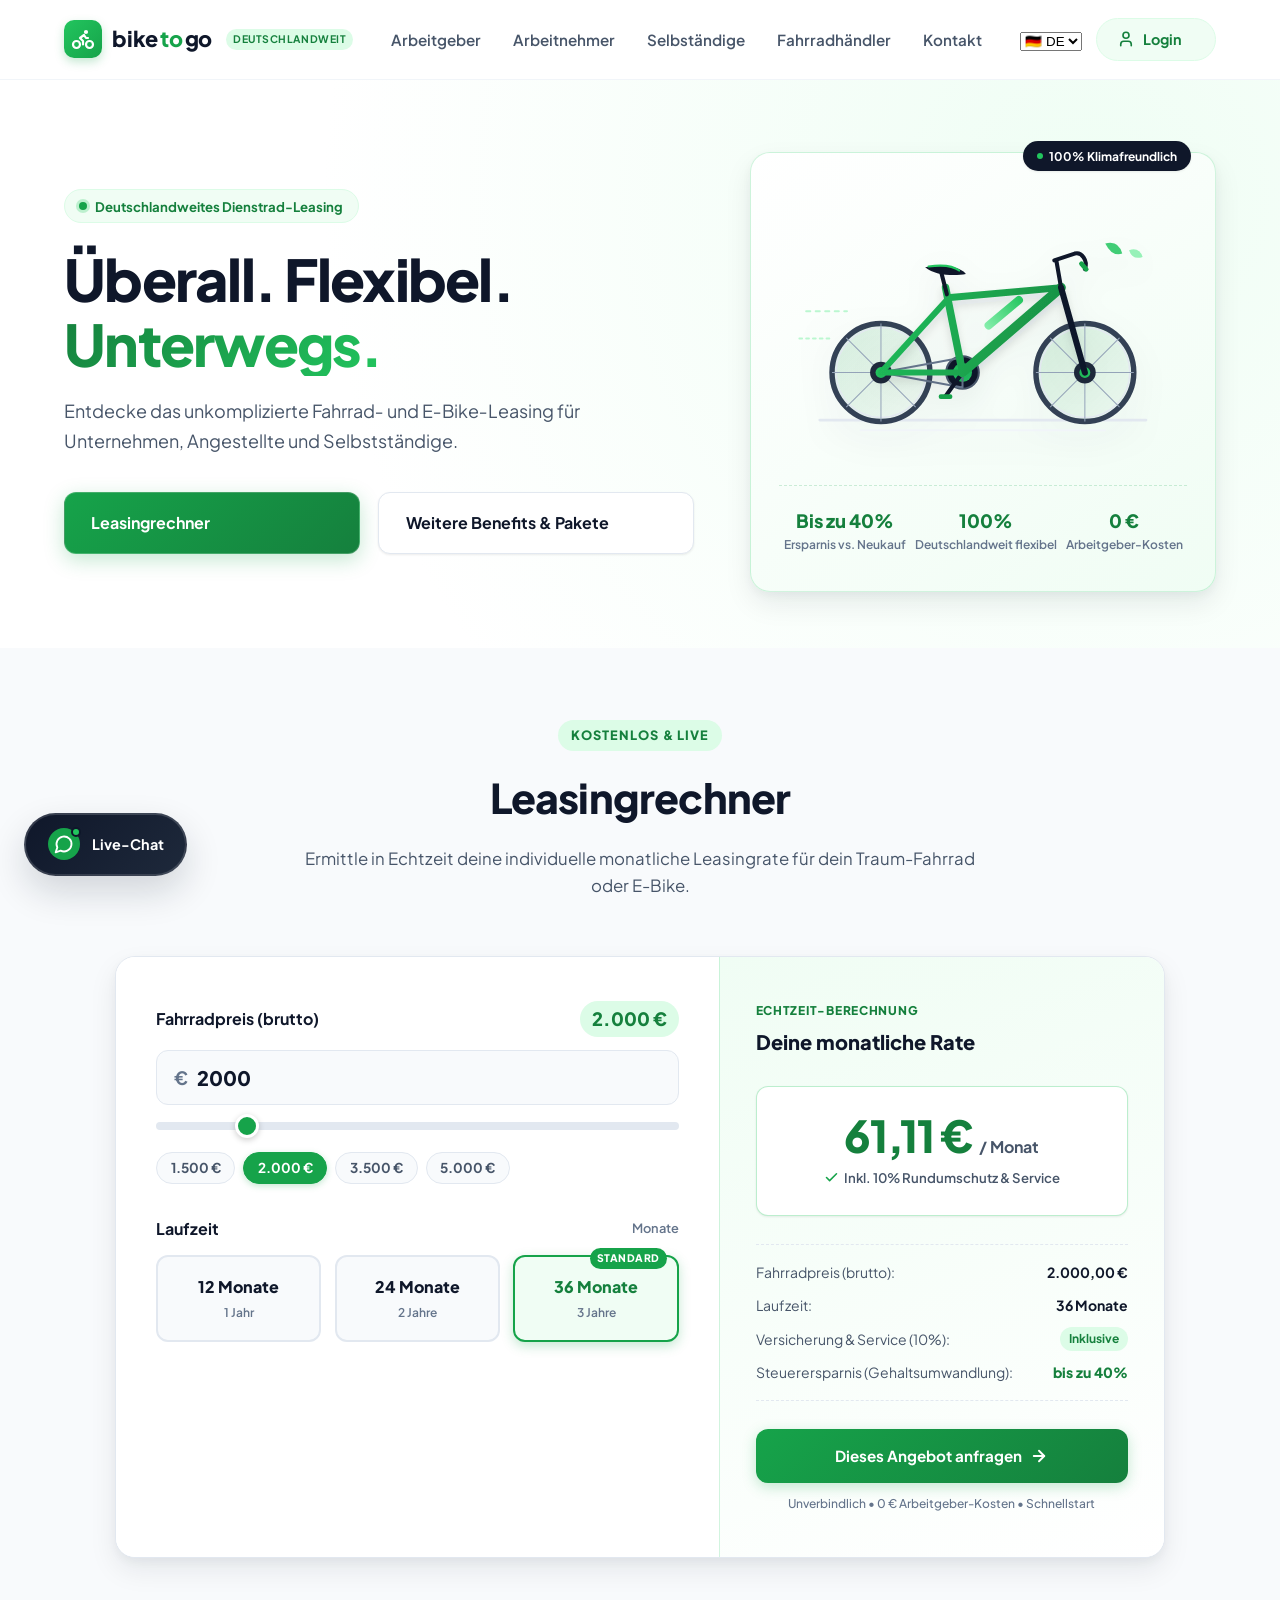
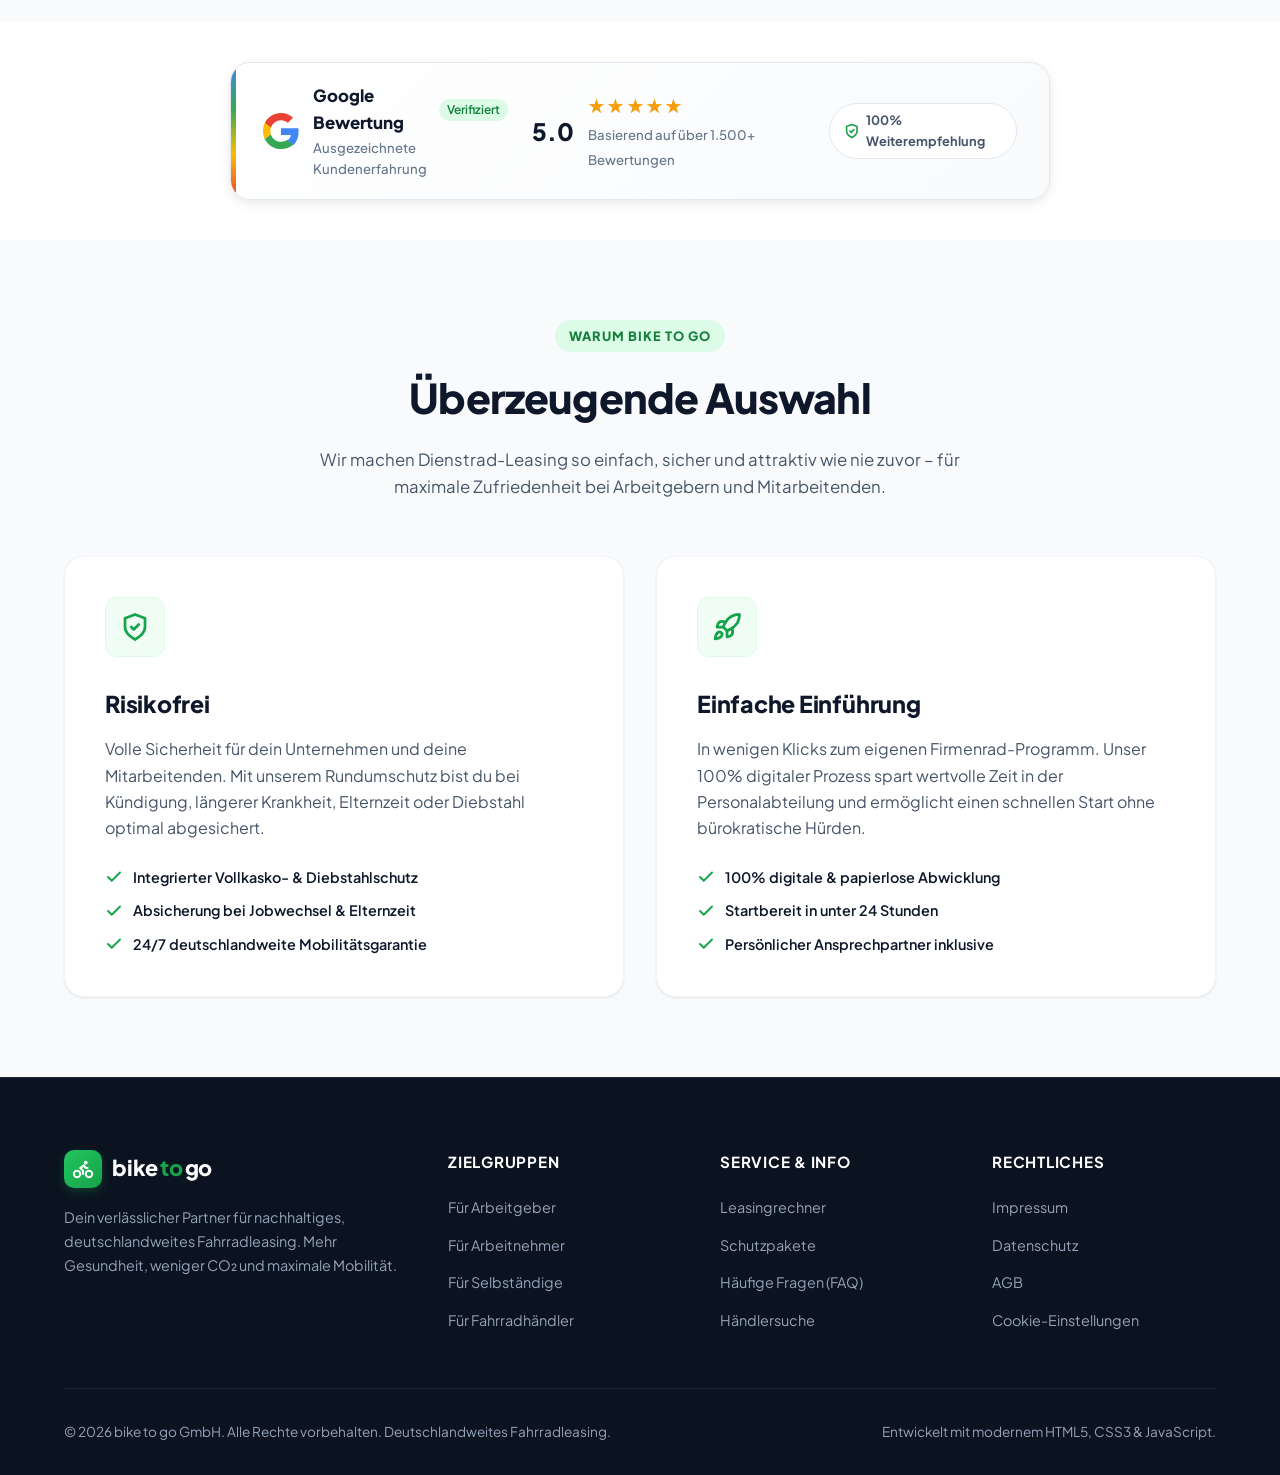
==== index.html @ c2f196bf "Übersetzung Startseite vervollständigt: Kennzahlen, Google-Bewertung, Vorteile, Rechner, Footer" ====
<!DOCTYPE html>
<html lang="de">
<head>
  <meta charset="UTF-8">
  <meta name="viewport" content="width=device-width, initial-scale=1.0">
  <meta name="description" data-i18n="seo.description" content="bike to go - Dein Partner für deutschlandweites Fahrrad- und E-Bike-Leasing für Arbeitgeber, Arbeitnehmer und Selbständige. Überall. Flexibel. Unterwegs.">
  <title data-i18n="seo.title">bike to go | Deutschlandweites Fahrradleasing</title>
  
  <!-- Google Fonts: Plus Jakarta Sans for modern typography -->
  <link rel="preconnect" href="https://fonts.googleapis.com">
  <link rel="preconnect" href="https://fonts.gstatic.com" crossorigin>
  <link href="https://fonts.googleapis.com/css2?family=Plus+Jakarta+Sans:wght@400;500;600;700;800&display=swap" rel="stylesheet">
  
  <!-- Main Stylesheet -->
  <link rel="stylesheet" href="css/style.css">
</head>
<body>

  <!-- =========================================================================
       1. HEADER & NAVIGATION
       ========================================================================= -->
  <header class="site-header" id="siteHeader">
    <div class="container header-inner">
      <!-- Logo "bike to go" -->
      <a href="index.html" class="logo" aria-label="bike to go - Zur Startseite">
        <div class="logo-icon">
          <!-- Bicycle SVG Icon -->
          <svg width="24" height="24" viewBox="0 0 24 24" fill="none" stroke="currentColor" stroke-width="2.2" stroke-linecap="round" stroke-linejoin="round">
            <circle cx="18.5" cy="17.5" r="3.5"/>
            <circle cx="5.5" cy="17.5" r="3.5"/>
            <circle cx="15" cy="5" r="1"/>
            <path d="M12 17.5V14l-3-3 4-3 2 3h2"/>
          </svg>
        </div>
        <span class="logo-text">
          bike<span class="highlight">to</span>go
        </span>
        <span class="logo-badge">Deutschlandweit</span>
      </a>

      <!-- Desktop & Mobile Navigation Links -->
      <nav class="main-nav" id="mainNav" aria-label="Hauptnavigation">
          <ul class="nav-list">
            <li><a href="arbeitgeber.html" class="nav-link" data-i18n="nav.arbeitgeber">Arbeitgeber</a></li>
            <li><a href="arbeitnehmer.html" class="nav-link" data-i18n="nav.arbeitnehmer">Arbeitnehmer</a></li>
            <li><a href="selbstaendige.html" class="nav-link" data-i18n="nav.selbstaendige">Selbständige</a></li>
            <li><a href="fahrradhaendler.html" class="nav-link" data-i18n="nav.fahrradhaendler">Fahrradhändler</a></li>
            <li><a href="kontakt.html" class="nav-link" data-i18n="nav.kontakt">Kontakt</a></li>
          </ul>
      </nav>

      <!-- Right Header Actions: Language & Login -->
      <div class="header-actions">
        <!-- Language Selector -->
        <div class="lang-selector">
          <select id="langSelect" aria-label="Sprache wählen">
            <option value="de">🇩🇪 DE</option>
            <option value="en">🇬🇧 EN</option>
            <option value="es">🇪🇸 ES</option>
          </select>
        </div>

        <!-- Login Button -->
        <a href="login.html" class="btn-login" aria-label="Login zum Portal">
          <svg width="18" height="18" viewBox="0 0 24 24" fill="none" stroke="currentColor" stroke-width="2.2" stroke-linecap="round" stroke-linejoin="round">
            <path d="M19 21v-2a4 4 0 0 0-4-4H9a4 4 0 0 0-4 4v2"/>
            <circle cx="12" cy="7" r="4"/>
          </svg>
          <span class="btn-text-full">Login</span>
        </a>

        <!-- Mobile Hamburger Menu Button -->
        <button class="mobile-toggle" id="mobileToggle" aria-label="Menü öffnen" aria-expanded="false" aria-controls="mainNav">
          <span></span>
          <span></span>
          <span></span>
        </button>
      </div>
    </div>
  </header>

  <main>
    <!-- =========================================================================
         2. HERO-BEREICH
         ========================================================================= -->
    <section class="hero-section">
      <div class="container hero-grid">
        <!-- Hero Text & CTA Buttons -->
        <div class="hero-content">
          <div class="hero-badge">
            <span class="hero-badge-dot"></span>
            <span>Deutschlandweites Dienstrad-Leasing</span>
          </div>

          <h1 class="hero-title" data-i18n="hero.title">
            Überall. Flexibel.<br>
            <span class="text-gradient">Unterwegs.</span>
          </h1>

          <p class="hero-subtitle" data-i18n="hero.subtitle">
            Entdecke das unkomplizierte Fahrrad- und E-Bike-Leasing für Unternehmen, Angestellte und Selbstständige. Fahre dein Traumbike mit bis zu 40% Ersparnis gegenüber dem Neukauf.
          </p>

          <!-- Two Buttons/Cards below Slogan -->
          <div class="hero-actions">
            <!-- Button 1: Leasingrechner -->
            <a href="#leasingrechner" class="btn-card btn-card-primary" id="heroCalcBtn" data-i18n="hero.cta.primary">
              <div class="btn-card-icon">
                <svg width="22" height="22" viewBox="0 0 24 24" fill="none" stroke="currentColor" stroke-width="2.2" stroke-linecap="round" stroke-linejoin="round">
                  <rect width="16" height="20" x="4" y="2" rx="2"/>
                  <line x1="8" x2="16" y1="6" y2="6"/>
                  <line x1="16" x2="16" y1="14" y2="18"/>
                  <path d="M16 10h.01"/>
                  <path d="M12 10h.01"/>
                  <path d="M8 10h.01"/>
                  <path d="M12 14h.01"/>
                  <path d="M8 14h.01"/>
                  <path d="M12 18h.01"/>
                  <path d="M8 18h.01"/>
                </svg>
              </div>
              <div class="btn-card-text">
                <span class="btn-card-title" data-i18n="hero.cta.primary.title">Leasingrechner</span>
                <span class="btn-card-desc" data-i18n="hero.cta.primary.desc">Individuelle Ersparnis berechnen</span>
              </div>
            </a>

            <!-- Button 2: Weitere Benefits und Pakete -->
            <a href="benefits.html" class="btn-card btn-card-secondary" data-i18n="hero.cta.secondary">
              <div class="btn-card-icon">
                <svg width="22" height="22" viewBox="0 0 24 24" fill="none" stroke="currentColor" stroke-width="2.2" stroke-linecap="round" stroke-linejoin="round">
                  <path d="M12 2v20"/>
                  <path d="M17 5H9.5a3.5 3.5 0 0 0 0 7h5a3.5 3.5 0 0 1 0 7H6"/>
                  <circle cx="12" cy="12" r="10" stroke="none"/>
                  <path d="m12 15 2 2 4-4" stroke-width="2"/>
                  <path d="m9 9 3-3 3 3"/>
                </svg>
              </div>
              <div class="btn-card-text">
                <span class="btn-card-title">Weitere Benefits & Pakete</span>
                <span class="btn-card-desc">Vollkasko, Service & Zubehör</span>
              </div>
            </a>
          </div>
        </div>

        <!-- Hero Bicycle SVG Graphic Illustration -->
        <div class="hero-visual">
          <div class="hero-visual-card">
            <div class="hero-visual-badge">
              <span class="dot"></span> <span data-i18n="hero.stats.climate">100% Klimafreundlich</span>
            </div>

            <!-- Custom Modern Bicycle & E-Bike Illustration SVG -->
            <svg class="bike-svg-container" viewBox="0 0 600 400" fill="none" xmlns="http://www.w3.org/2000/svg">
              <defs>
                <!-- Green Gradients -->
                <linearGradient id="frameGrad" x1="100" y1="150" x2="500" y2="280" gradientUnits="userSpaceOnUse">
                  <stop offset="0%" stop-color="#22c55e"/>
                  <stop offset="100%" stop-color="#15803d"/>
                </linearGradient>
                <linearGradient id="wheelGlow" x1="0" y1="0" x2="1" y2="1">
                  <stop offset="0%" stop-color="#16a34a" stop-opacity="0.15"/>
                  <stop offset="100%" stop-color="#16a34a" stop-opacity="0.02"/>
                </linearGradient>
                <linearGradient id="accentGrad" x1="0" y1="0" x2="1" y2="0">
                  <stop offset="0%" stop-color="#86efac"/>
                  <stop offset="100%" stop-color="#22c55e"/>
                </linearGradient>
                <filter id="dropShadow" x="-10%" y="-10%" width="120%" height="130%">
                  <feDropShadow dx="0" dy="8" stdDeviation="6" flood-color="#0f172a" flood-opacity="0.12"/>
                </filter>
              </defs>

              <!-- Subtle Background Road & Speed Lines -->
              <path d="M 60 340 L 540 340" stroke="#e2e8f0" stroke-width="4" stroke-linecap="round"/>
              <path d="M 120 355 L 480 355" stroke="#f1f5f9" stroke-width="3" stroke-linecap="round"/>
              <path d="M 40 180 L 100 180" stroke="#bbf7d0" stroke-width="3" stroke-linecap="round" stroke-dasharray="6 8"/>
              <path d="M 30 220 L 80 220" stroke="#bbf7d0" stroke-width="3" stroke-linecap="round" stroke-dasharray="4 6"/>

              <!-- Rear Wheel (Left) -->
              <circle cx="150" cy="270" r="75" fill="url(#wheelGlow)"/>
              <circle cx="150" cy="270" r="72" stroke="#334155" stroke-width="8"/>
              <circle cx="150" cy="270" r="66" stroke="#e2e8f0" stroke-width="2"/>
              <!-- Spokes -->
              <line x1="150" y1="198" x2="150" y2="342" stroke="#94a3b8" stroke-width="1.5"/>
              <line x1="78" y1="270" x2="222" y2="270" stroke="#94a3b8" stroke-width="1.5"/>
              <line x1="99" y1="219" x2="201" y2="321" stroke="#94a3b8" stroke-width="1.5"/>
              <line x1="99" y1="321" x2="201" y2="219" stroke="#94a3b8" stroke-width="1.5"/>
              <circle cx="150" cy="270" r="16" fill="#1e293b"/>
              <circle cx="150" cy="270" r="8" fill="#22c55e"/>

              <!-- Front Wheel (Right) -->
              <circle cx="450" cy="270" r="75" fill="url(#wheelGlow)"/>
              <circle cx="450" cy="270" r="72" stroke="#334155" stroke-width="8"/>
              <circle cx="450" cy="270" r="66" stroke="#e2e8f0" stroke-width="2"/>
              <!-- Spokes -->
              <line x1="450" y1="198" x2="450" y2="342" stroke="#94a3b8" stroke-width="1.5"/>
              <line x1="378" y1="270" x2="522" y2="270" stroke="#94a3b8" stroke-width="1.5"/>
              <line x1="399" y1="219" x2="501" y2="321" stroke="#94a3b8" stroke-width="1.5"/>
              <line x1="399" y1="321" x2="501" y2="219" stroke="#94a3b8" stroke-width="1.5"/>
              <circle cx="450" cy="270" r="16" fill="#1e293b"/>
              <circle cx="450" cy="270" r="8" fill="#22c55e"/>

              <!-- Drive Train & Pedals -->
              <circle cx="270" cy="270" r="24" fill="#0f172a" stroke="#475569" stroke-width="3"/>
              <circle cx="270" cy="270" r="14" fill="#22c55e"/>
              <!-- Chain -->
              <path d="M 150 270 L 270 248 L 270 292 Z" fill="none" stroke="#64748b" stroke-width="3" stroke-linejoin="round"/>
              <!-- Crank & Pedal -->
              <line x1="270" y1="270" x2="245" y2="305" stroke="#0f172a" stroke-width="6" stroke-linecap="round"/>
              <rect x="235" y="302" width="20" height="7" rx="3" fill="#16a34a"/>

              <!-- Bike Frame (Modern Aero Geometry in Green) -->
              <g filter="url(#dropShadow)">
                <!-- Rear stays -->
                <line x1="150" y1="270" x2="270" y2="270" stroke="url(#frameGrad)" stroke-width="9" stroke-linecap="round"/>
                <line x1="150" y1="270" x2="250" y2="160" stroke="url(#frameGrad)" stroke-width="9" stroke-linecap="round"/>
                
                <!-- Seat tube -->
                <line x1="270" y1="270" x2="245" y2="145" stroke="url(#frameGrad)" stroke-width="11" stroke-linecap="round"/>
                
                <!-- Down tube (Integrated Battery E-Bike style) -->
                <line x1="270" y1="270" x2="415" y2="145" stroke="url(#frameGrad)" stroke-width="14" stroke-linecap="round"/>
                
                <!-- Top tube -->
                <line x1="248" y1="160" x2="415" y2="145" stroke="url(#frameGrad)" stroke-width="10" stroke-linecap="round"/>
                
                <!-- Front Fork -->
                <line x1="415" y1="145" x2="450" y2="270" stroke="#0f172a" stroke-width="9" stroke-linecap="round"/>
              </g>

              <!-- E-Bike Accent / Power Badge -->
              <rect x="300" y="200" width="70" height="12" rx="6" fill="url(#accentGrad)" transform="rotate(-40 300 200)"/>
              
              <!-- Seat Post & Saddle -->
              <line x1="247" y1="155" x2="238" y2="120" stroke="#0f172a" stroke-width="6" stroke-linecap="round"/>
              <path d="M 215 115 C 235 112 265 112 275 125 C 260 128 230 128 215 115 Z" fill="#0f172a"/>
              <path d="M 220 114 C 235 112 255 112 265 120" stroke="#22c55e" stroke-width="3" stroke-linecap="round"/>

              <!-- Headset, Stem & Handlebars -->
              <line x1="415" y1="145" x2="408" y2="105" stroke="#0f172a" stroke-width="6" stroke-linecap="round"/>
              <path d="M 405 105 L 435 95 C 445 92 455 105 450 118" fill="none" stroke="#0f172a" stroke-width="6" stroke-linecap="round" stroke-linejoin="round"/>
              <!-- Grip -->
              <path d="M 445 110 L 452 118" stroke="#16a34a" stroke-width="7" stroke-linecap="round"/>

              <!-- Dynamic Green Leaves / Eco Sparkles -->
              <g opacity="0.85">
                <path d="M 480 80 Q 500 75 505 95 Q 490 100 480 80 Z" fill="#22c55e"/>
                <path d="M 515 90 Q 530 85 535 100 Q 520 105 515 90 Z" fill="#86efac"/>
              </g>
            </svg>

            <!-- Card Bottom Stats -->
            <div class="hero-visual-footer">
              <div class="stat-pill">
                <div class="stat-pill-value" data-i18n="hero.stats.upTo40">Bis zu 40%</div>
                <div class="stat-pill-label" data-i18n="hero.stats.savings">Ersparnis vs. Neukauf</div>
              </div>
              <div class="stat-pill">
                <div class="stat-pill-value" data-i18n="hero.stats.full100">100%</div>
                <div class="stat-pill-label" data-i18n="hero.stats.flexible">Deutschlandweit flexibel</div>
              </div>
              <div class="stat-pill">
                <div class="stat-pill-value" data-i18n="hero.stats.free0">0 €</div>
                <div class="stat-pill-label" data-i18n="hero.stats.employerCost">Arbeitgeber-Kosten</div>
              </div>
            </div>
          </div>
        </div>
      </div>
    </section>

    <!-- =========================================================================
         2.5 LEASINGRECHNER (INTERAKTIV & LIVE)
         ========================================================================= -->
    <section class="calc-section" id="leasingrechner">
      <div class="container">
        <!-- Section Header -->
        <div class="section-header">
          <span class="section-tag">Kostenlos & Live</span>
          <h2 class="section-title">Leasingrechner</h2>
          <p class="section-subtitle">
            Ermittle in Echtzeit deine individuelle monatliche Leasingrate für dein Traum-Fahrrad oder E-Bike.
          </p>
        </div>

        <div class="calc-card" id="calcCard">
          <!-- Left: Input Controls -->
          <div class="calc-inputs">
            <!-- Price Input Group -->
            <div class="calc-group">
              <div class="calc-label-row">
                <label for="bikePriceInput" class="calc-label">Fahrradpreis (brutto)</label>
                <div class="calc-price-badge" id="priceDisplayBadge">2.000 €</div>
              </div>

              <div class="calc-input-wrapper">
                <span class="calc-currency-symbol">€</span>
                <input 
                  type="number" 
                  id="bikePriceInput" 
                  class="calc-number-input" 
                  value="2000" 
                  min="300" 
                  max="15000" 
                  step="50" 
                  aria-label="Fahrradpreis in Euro"
                >
              </div>

              <!-- Interactive Range Slider -->
              <input 
                type="range" 
                id="bikePriceRange" 
                class="calc-range-slider" 
                min="500" 
                max="10000" 
                step="50" 
                value="2000" 
                aria-label="Fahrradpreis Schieberegler"
              >

              <!-- Quick Price Presets -->
              <div class="calc-presets" aria-label="Schnellauswahl Preis">
                <button type="button" class="preset-btn" data-value="1500">1.500 €</button>
                <button type="button" class="preset-btn active" data-value="2000">2.000 €</button>
                <button type="button" class="preset-btn" data-value="3500">3.500 €</button>
                <button type="button" class="preset-btn" data-value="5000">5.000 €</button>
              </div>
            </div>

            <!-- Term Selection Group (12, 24, 36 Monate) -->
            <div class="calc-group">
              <div class="calc-label-row">
                <label class="calc-label">Laufzeit</label>
                <span class="calc-label-hint">Monate</span>
              </div>

              <div class="calc-term-options" role="radiogroup" aria-label="Laufzeit in Monaten">
                <label class="term-option">
                  <input type="radio" name="leasingTerm" value="12">
                  <div class="term-card">
                    <span class="term-months">12 Monate</span>
                    <span class="term-desc">1 Jahr</span>
                  </div>
                </label>

                <label class="term-option">
                  <input type="radio" name="leasingTerm" value="24">
                  <div class="term-card">
                    <span class="term-months">24 Monate</span>
                    <span class="term-desc">2 Jahre</span>
                  </div>
                </label>

                <label class="term-option">
                  <input type="radio" name="leasingTerm" value="36" checked>
                  <div class="term-card">
                    <span class="term-badge">Standard</span>
                    <span class="term-months">36 Monate</span>
                    <span class="term-desc">3 Jahre</span>
                  </div>
                </label>
              </div>
            </div>
          </div>

          <!-- Right: Result Display & Details -->
          <div class="calc-result">
            <div class="calc-result-header">
              <span class="calc-result-tag">Echtzeit-Berechnung</span>
              <h3 class="calc-result-title">Deine monatliche Rate</h3>
            </div>

            <!-- Prominent Rate Box -->
            <div class="rate-highlight-box">
              <div class="rate-amount-wrapper">
                <span class="rate-amount" id="monthlyRateResult">61,11 €</span>
                <span class="rate-period">/ Monat</span>
              </div>
              <p class="rate-hint">
                <svg width="15" height="15" viewBox="0 0 24 24" fill="none" stroke="currentColor" stroke-width="2.5" stroke-linecap="round" stroke-linejoin="round">
                  <polyline points="20 6 9 17 4 12"></polyline>
                </svg>
                Inkl. 10% Rundumschutz & Service
              </p>
            </div>

            <!-- Calculation Breakdown Details -->
            <div class="rate-breakdown">
              <div class="breakdown-row">
                <span>Fahrradpreis (brutto):</span>
                <strong id="breakdownPrice">2.000,00 €</strong>
              </div>
              <div class="breakdown-row">
                <span>Laufzeit:</span>
                <strong id="breakdownTerm">36 Monate</strong>
              </div>
              <div class="breakdown-row">
                <span>Versicherung & Service (10%):</span>
                <span class="breakdown-badge-pill">Inklusive</span>
              </div>
              <div class="breakdown-row">
                <span>Steuerersparnis (Gehaltsumwandlung):</span>
                <span class="breakdown-highlight">bis zu 40%</span>
              </div>
            </div>

            <!-- CTA Box -->
            <div class="calc-cta-box">
              <a href="#kontakt" class="btn-calc-cta" data-placeholder="Leasinganfrage für dieses Rad">
                <span>Dieses Angebot anfragen</span>
                <svg width="18" height="18" viewBox="0 0 24 24" fill="none" stroke="currentColor" stroke-width="2.5" stroke-linecap="round" stroke-linejoin="round">
                  <line x1="5" y1="12" x2="19" y2="12"></line>
                  <polyline points="12 5 19 12 12 19"></polyline>
                </svg>
              </a>
              <span class="calc-cta-subtext">Unverbindlich • 0 € Arbeitgeber-Kosten • Schnellstart</span>
            </div>
          </div>
        </div>
      </div>
    </section>

    <!-- =========================================================================
         3. TRUST-BEREICH: GOOGLE BEWERTUNG 5.0 ★
         ========================================================================= -->
    <section class="trust-section">
      <div class="container">
        <div class="google-review-box">
          <!-- Google Brand & Verification -->
          <div class="google-brand">
            <!-- Google G Logo SVG -->
            <svg class="google-icon" viewBox="0 0 24 24">
              <path fill="#4285F4" d="M23.745 12.27c0-.7-.06-1.4-.19-2.07H12v4.51h6.6c-.29 1.52-1.14 2.82-2.4 3.68v3.05h3.88c2.27-2.09 3.665-5.17 3.665-9.17z"/>
              <path fill="#34A853" d="M12 24c3.24 0 5.95-1.08 7.93-2.91l-3.88-3.05c-1.08.72-2.45 1.16-4.05 1.16-3.12 0-5.77-2.1-6.72-4.93H1.25v3.15C3.26 21.36 7.33 24 12 24z"/>
              <path fill="#FBBC05" d="M5.28 14.27c-.25-.72-.38-1.49-.38-2.27s.13-1.55.38-2.27V6.58H1.25C.45 8.18 0 9.99 0 12s.45 3.82 1.25 5.42l4.03-3.15z"/>
              <path fill="#EA4335" d="M12 4.75c1.77 0 3.35.61 4.6 1.8l3.42-3.42C17.95 1.19 15.24 0 12 0 7.33 0 3.26 2.64 1.25 6.58l4.03 3.15c.95-2.83 3.6-4.98 6.72-4.98z"/>
            </svg>
            <div>
              <div class="google-title">
                <span data-i18n="google.review.title">Google Bewertung</span>
                <span class="google-verified" data-i18n="google.review.verified">Verifiziert</span>
              </div>
              <div class="rating-meta" data-i18n="google.review.experience">Ausgezeichnete Kundenerfahrung</div>
            </div>
          </div>

          <!-- Rating Stars & 5.0 Score -->
          <div class="rating-display">
            <span class="rating-score">5.0</span>
            <div>
              <div class="rating-stars" aria-label="5 von 5 Sternen">
                <span>★</span><span>★</span><span>★</span><span>★</span><span>★</span>
              </div>
              <span class="rating-meta" data-i18n="google.review.reviewCount">Basierend auf über 1.500+ Bewertungen</span>
            </div>
          </div>

          <!-- Trust Badge Pill -->
          <div class="trust-badge-pill">
            <svg width="18" height="18" viewBox="0 0 24 24" fill="none" stroke="#16a34a" stroke-width="2.5" stroke-linecap="round" stroke-linejoin="round">
              <path d="M12 22s8-4 8-10V5l-8-3-8 3v7c0 6 8 10 8 10"/>
              <path d="m9 12 2 2 4-4"/>
            </svg>
            <span>100% Weiterempfehlung</span>
          </div>
        </div>
      </div>
    </section>

    <!-- =========================================================================
         4. BEREICH "ÜBERZEUGENDE AUSWAHL"
         ========================================================================= -->
    <section class="features-section" id="vorteile">
      <div class="container">
        <!-- Section Header -->
        <div class="section-header">
          <span class="section-tag">Warum bike to go</span>
          <h2 class="section-title">Überzeugende Auswahl</h2>
          <p class="section-subtitle">
            Wir machen Dienstrad-Leasing so einfach, sicher und attraktiv wie nie zuvor – für maximale Zufriedenheit bei Arbeitgebern und Mitarbeitenden.
          </p>
        </div>

        <!-- Two Feature Cards: Risikofrei & Einfache Einführung -->
        <div class="features-grid">
          <!-- Card 1: Risikofrei -->
          <div class="feature-card">
            <div class="feature-icon-wrapper">
              <!-- Shield / Safety SVG Icon -->
              <svg width="30" height="30" viewBox="0 0 24 24" fill="none" stroke="currentColor" stroke-width="2.2" stroke-linecap="round" stroke-linejoin="round">
                <path d="M12 22s8-4 8-10V5l-8-3-8 3v7c0 6 8 10 8 10"/>
                <path d="m9 12 2 2 4-4"/>
              </svg>
            </div>
            <h3 class="feature-heading">Risikofrei</h3>
            <p class="feature-description">
              Volle Sicherheit für dein Unternehmen und deine Mitarbeitenden. Mit unserem Rundumschutz bist du bei Kündigung, längerer Krankheit, Elternzeit oder Diebstahl optimal abgesichert.
            </p>
            <ul class="feature-checklist">
              <li>
                <svg class="check-icon" width="18" height="18" viewBox="0 0 24 24" fill="none" stroke="currentColor" stroke-width="2.5" stroke-linecap="round" stroke-linejoin="round"><path d="M20 6 9 17l-5-5"/></svg>
                <span>Integrierter Vollkasko- & Diebstahlschutz</span>
              </li>
              <li>
                <svg class="check-icon" width="18" height="18" viewBox="0 0 24 24" fill="none" stroke="currentColor" stroke-width="2.5" stroke-linecap="round" stroke-linejoin="round"><path d="M20 6 9 17l-5-5"/></svg>
                <span>Absicherung bei Jobwechsel & Elternzeit</span>
              </li>
              <li>
                <svg class="check-icon" width="18" height="18" viewBox="0 0 24 24" fill="none" stroke="currentColor" stroke-width="2.5" stroke-linecap="round" stroke-linejoin="round"><path d="M20 6 9 17l-5-5"/></svg>
                <span>24/7 deutschlandweite Mobilitätsgarantie</span>
              </li>
            </ul>
          </div>

          <!-- Card 2: Einfache Einführung -->
          <div class="feature-card">
            <div class="feature-icon-wrapper">
              <!-- Rocket / Easy Setup SVG Icon -->
              <svg width="30" height="30" viewBox="0 0 24 24" fill="none" stroke="currentColor" stroke-width="2.2" stroke-linecap="round" stroke-linejoin="round">
                <path d="M4.5 16.5c-1.5 1.26-2 5-2 5s3.74-.5 5-2c.71-.84.7-2.13-.09-2.91a2.18 2.18 0 0 0-2.91-.09z"/>
                <path d="m12 15-3-3a22 22 0 0 1 2-3.95A12.88 12.88 0 0 1 22 2c0 2.72-.78 7.5-6 11a22.35 22.35 0 0 1-4 2z"/>
                <path d="M9 12H4s.55-3.03 2-4c1.62-1.08 5 0 5 0"/>
                <path d="M12 15v5s3.03-.55 4-2c1.08-1.62 0-5 0-5"/>
              </svg>
            </div>
            <h3 class="feature-heading">Einfache Einführung</h3>
            <p class="feature-description">
              In wenigen Klicks zum eigenen Firmenrad-Programm. Unser 100% digitaler Prozess spart wertvolle Zeit in der Personalabteilung und ermöglicht einen schnellen Start ohne bürokratische Hürden.
            </p>
            <ul class="feature-checklist">
              <li>
                <svg class="check-icon" width="18" height="18" viewBox="0 0 24 24" fill="none" stroke="currentColor" stroke-width="2.5" stroke-linecap="round" stroke-linejoin="round"><path d="M20 6 9 17l-5-5"/></svg>
                <span>100% digitale & papierlose Abwicklung</span>
              </li>
              <li>
                <svg class="check-icon" width="18" height="18" viewBox="0 0 24 24" fill="none" stroke="currentColor" stroke-width="2.5" stroke-linecap="round" stroke-linejoin="round"><path d="M20 6 9 17l-5-5"/></svg>
                <span>Startbereit in unter 24 Stunden</span>
              </li>
              <li>
                <svg class="check-icon" width="18" height="18" viewBox="0 0 24 24" fill="none" stroke="currentColor" stroke-width="2.5" stroke-linecap="round" stroke-linejoin="round"><path d="M20 6 9 17l-5-5"/></svg>
                <span>Persönlicher Ansprechpartner inklusive</span>
              </li>
            </ul>
          </div>
        </div>
      </div>
    </section>
  </main>

  <!-- =========================================================================
       5. LIVE-CHAT BUTTON (UNTEN LINKS)
       ========================================================================= -->
  <div class="live-chat-container">
    <!-- Floating Chat Button -->
    <button class="live-chat-btn" id="chatToggleBtn" aria-label="Live-Chat öffnen">
      <div class="chat-icon-box">
        <svg width="20" height="20" viewBox="0 0 24 24" fill="none" stroke="currentColor" stroke-width="2.2" stroke-linecap="round" stroke-linejoin="round">
          <path d="M7.9 20A9 9 0 1 0 4 16.1L2 22Z"/>
        </svg>
        <span class="chat-online-dot" title="Online"></span>
      </div>
      <span class="chat-btn-text">Live-Chat</span>
    </button>

    <!-- Chat Popup Widget (Placeholder) -->
    <div class="chat-popup" id="chatPopup" role="dialog" aria-modal="true" aria-label="Live-Chat Support">
      <div class="chat-popup-header">
        <div class="chat-header-info">
          <div class="chat-avatar">🚲</div>
          <div>
            <div class="chat-header-title">bike to go Support</div>
            <div class="chat-header-status">Online • Antwortet sofort</div>
          </div>
        </div>
        <button class="chat-close-btn" id="chatCloseBtn" aria-label="Chat schließen">
          <svg width="18" height="18" viewBox="0 0 24 24" fill="none" stroke="currentColor" stroke-width="2.5" stroke-linecap="round" stroke-linejoin="round">
            <line x1="18" y1="6" x2="6" y2="18"/>
            <line x1="6" y1="6" x2="18" y2="18"/>
          </svg>
        </button>
      </div>

      <div class="chat-popup-body">
        <div class="chat-message">
          Hallo! 👋 Wie können wir dir heute beim Dienstrad-Leasing helfen?
        </div>

        <div class="chat-quick-actions">
          <button class="chat-chip">🚴‍♀️ Wie funktioniert Fahrradleasing?</button>
          <button class="chat-chip">💼 Ich möchte mein Unternehmen anmelden</button>
          <button class="chat-chip">📍 Partnerhändler in meiner Nähe</button>
        </div>
      </div>

      <div class="chat-popup-footer">
        <input type="text" class="chat-input-mock" placeholder="Schreibe eine Nachricht..." aria-label="Chat Nachricht schreiben">
        <button class="chat-send-btn" aria-label="Nachricht senden">
          <svg width="16" height="16" viewBox="0 0 24 24" fill="none" stroke="currentColor" stroke-width="2.5" stroke-linecap="round" stroke-linejoin="round">
            <path d="m22 2-7 20-4-9-9-4Z"/>
            <path d="M22 2 11 13"/>
          </svg>
        </button>
      </div>
    </div>
  </div>

  <!-- =========================================================================
       6. FOOTER
       ========================================================================= -->
  <footer class="site-footer" id="kontakt">
    <div class="container">
      <div class="footer-grid">
        <!-- Brand Info -->
        <div class="footer-brand">
          <a href="index.html" class="logo">
            <div class="logo-icon">
              <svg width="22" height="22" viewBox="0 0 24 24" fill="none" stroke="currentColor" stroke-width="2.2" stroke-linecap="round" stroke-linejoin="round">
                <circle cx="18.5" cy="17.5" r="3.5"/>
                <circle cx="5.5" cy="17.5" r="3.5"/>
                <circle cx="15" cy="5" r="1"/>
                <path d="M12 17.5V14l-3-3 4-3 2 3h2"/>
              </svg>
            </div>
            <span class="logo-text">bike<span class="highlight">to</span>go</span>
          </a>
          <p class="footer-brand-desc">
            Dein verlässlicher Partner für nachhaltiges, deutschlandweites Fahrradleasing. Mehr Gesundheit, weniger CO₂ und maximale Mobilität.
          </p>
        </div>

        <!-- Navigation Links -->
        <div>
          <h4 class="footer-title">Zielgruppen</h4>
          <ul class="footer-links">
            <li><a href="arbeitgeber.html">Für Arbeitgeber</a></li>
            <li><a href="arbeitnehmer.html">Für Arbeitnehmer</a></li>
            <li><a href="selbstaendige.html">Für Selbständige</a></li>
            <li><a href="fahrradhaendler.html">Für Fahrradhändler</a></li>
          </ul>
        </div>

        <!-- Services -->
        <div>
          <h4 class="footer-title">Service & Info</h4>
          <ul class="footer-links">
  <li><a href="index.html#leasingrechner">Leasingrechner</a></li>
  <li><a href="benefits.html">Schutzpakete</a></li>
  <li><a href="faq.html">Häufige Fragen (FAQ)</a></li>
  <li><a href="haendlersuche.html">Händlersuche</a></li>
</ul>
        </div>

        <!-- Contact & Legal -->
        <div>
          <h4 class="footer-title">Rechtliches</h4>
          <ul class="footer-links">
            <li><a href="impressum.html">Impressum</a></li>
            <li><a href="datenschutz.html">Datenschutz</a></li>
            <li><a href="agb.html">AGB</a></li>
            <li><a href="cookies.html">Cookie-Einstellungen</a></li>
          </ul>
        </div>
      </div>

      <!-- Bottom Bar -->
      <div class="footer-bottom">
        <p>&copy; 2026 bike to go GmbH. Alle Rechte vorbehalten. Deutschlandweites Fahrradleasing.</p>
        <p>Entwickelt mit modernem HTML5, CSS3 & JavaScript.</p>
      </div>
    </div>
  <!-- Footer links updated -->
</footer>

  <!-- Toast Notification Alert for Placeholder Links -->
  <div class="toast-notice" id="toastNotice" role="status" aria-live="polite">
    <svg width="20" height="20" viewBox="0 0 24 24" fill="none" stroke="#22c55e" stroke-width="2.5" stroke-linecap="round" stroke-linejoin="round">
      <circle cx="12" cy="12" r="10"/>
      <line x1="12" y1="16" x2="12" y2="12"/>
      <line x1="12" y1="8" x2="12.01" y2="8"/>
    </svg>
    <p id="toastText">Diese Funktion wird im nächsten Schritt freigeschaltet.</p>
  </div>

  <!-- Main JavaScript File -->
  <script type="module" src="js/main.js"></script>
</body>
</html>
---- css/style.css ----
/* ==========================================================================
   bike to go - Stylesheet
   Modern, Clean & Responsive Design with Green Primary Palette
   ========================================================================== */

/* --------------------------------------------------------------------------
   1. CSS Custom Properties / Variables
   -------------------------------------------------------------------------- */
:root {
  /* Brand Green Colors */
  --color-primary: #16a34a;          /* Main vibrant green */
  --color-primary-dark: #15803d;     /* Deep green for hover & emphasis */
  --color-primary-darker: #14532d;   /* Dark forest green for accents */
  --color-primary-light: #22c55e;    /* Bright accent green */
  --color-primary-subtle: #dcfce7;   /* Pale green background tint */
  --color-primary-bg: #f0fdf4;       /* Ultra-soft green surface */
  --color-primary-glow: rgba(22, 163, 74, 0.25);

  /* Neutrals & Typography */
  --color-white: #ffffff;
  --color-bg: #ffffff;
  --color-bg-alt: #f8fafc;
  --color-bg-card: #ffffff;
  
  --color-text-main: #0f172a;       /* Dark slate for high contrast */
  --color-text-muted: #475569;      /* Medium slate for body text */
  --color-text-light: #64748b;      /* Subtle slate for captions */
  --color-border: #e2e8f0;          /* Crisp neutral borders */
  --color-border-subtle: #f1f5f9;

  /* Accent & Status Colors */
  --color-gold: #f59e0b;            /* For star ratings */
  --color-gold-light: #fef3c7;

  /* Typography */
  --font-family: 'Plus Jakarta Sans', system-ui, -apple-system, BlinkMacSystemFont, 'Segoe UI', Roboto, Oxygen, Ubuntu, Cantarell, sans-serif;
  
  /* Radii */
  --radius-sm: 8px;
  --radius-md: 12px;
  --radius-lg: 20px;
  --radius-full: 9999px;

  /* Shadows */
  --shadow-sm: 0 1px 3px rgba(0, 0, 0, 0.05), 0 1px 2px rgba(0, 0, 0, 0.03);
  --shadow-md: 0 4px 14px rgba(15, 23, 42, 0.06), 0 2px 6px rgba(15, 23, 42, 0.04);
  --shadow-lg: 0 12px 28px rgba(15, 23, 42, 0.08), 0 4px 10px rgba(15, 23, 42, 0.04);
  --shadow-glow: 0 8px 24px var(--color-primary-glow);
  --shadow-chat: 0 16px 36px rgba(15, 23, 42, 0.16);

  /* Layout */
  --container-max-width: 1200px;
  --header-height: 80px;
  --transition-fast: 0.2s ease;
  --transition-normal: 0.3s ease;
}

/* --------------------------------------------------------------------------
   2. Reset & Base Styles
   -------------------------------------------------------------------------- */
*, *::before, *::after {
  box-sizing: border-box;
  margin: 0;
  padding: 0;
}

html {
  scroll-behavior: smooth;
  font-size: 16px;
  -webkit-text-size-adjust: 100%;
}

body {
  font-family: var(--font-family);
  color: var(--color-text-main);
  background-color: var(--color-bg);
  line-height: 1.6;
  -webkit-font-smoothing: antialiased;
  -moz-osx-font-smoothing: grayscale;
  overflow-x: hidden;
}

img, svg {
  display: block;
  max-width: 100%;
}

a {
  color: inherit;
  text-decoration: none;
  transition: color var(--transition-fast);
}

button {
  font-family: inherit;
  cursor: pointer;
  border: none;
  background: none;
  outline: none;
}

/* --------------------------------------------------------------------------
   3. Utility Classes & Layout Containers
   -------------------------------------------------------------------------- */
.container {
  width: 100%;
  max-width: var(--container-max-width);
  margin-left: auto;
  margin-right: auto;
  padding-left: 1.5rem;
  padding-right: 1.5rem;
}

.text-center {
  text-align: center;
}

.sr-only {
  position: absolute;
  width: 1px;
  height: 1px;
  padding: 0;
  margin: -1px;
  overflow: hidden;
  clip: rect(0, 0, 0, 0);
  white-space: nowrap;
  border-width: 0;
}

/* --------------------------------------------------------------------------
   4. Header & Navigation
   -------------------------------------------------------------------------- */
.site-header {
  position: sticky;
  top: 0;
  z-index: 1000;
  background-color: rgba(255, 255, 255, 0.92);
  backdrop-filter: blur(12px);
  -webkit-backdrop-filter: blur(12px);
  border-bottom: 1px solid var(--color-border-subtle);
  height: var(--header-height);
  display: flex;
  align-items: center;
  transition: box-shadow var(--transition-normal);
}

.site-header.scrolled {
  box-shadow: var(--shadow-sm);
  background-color: rgba(255, 255, 255, 0.98);
}

.header-inner {
  display: flex;
  align-items: center;
  justify-content: space-between;
  gap: 1.5rem;
}

/* Brand Logo */
.logo {
  display: flex;
  align-items: center;
  gap: 0.65rem;
  font-size: 1.35rem;
  font-weight: 800;
  color: var(--color-text-main);
  letter-spacing: -0.02em;
}

.logo-icon {
  display: flex;
  align-items: center;
  justify-content: center;
  width: 38px;
  height: 38px;
  background: linear-gradient(135deg, var(--color-primary-light), var(--color-primary));
  color: var(--color-white);
  border-radius: 10px;
  box-shadow: 0 4px 10px var(--color-primary-glow);
}

.logo-text {
  display: flex;
  align-items: baseline;
  gap: 0.15rem;
}

.logo-text .highlight {
  color: var(--color-primary);
}

.logo-badge {
  font-size: 0.65rem;
  font-weight: 700;
  text-transform: uppercase;
  letter-spacing: 0.05em;
  background: var(--color-primary-subtle);
  color: var(--color-primary-dark);
  padding: 0.15rem 0.45rem;
  border-radius: var(--radius-full);
  margin-left: 0.25rem;
}

/* Desktop Navigation */
.main-nav {
  display: flex;
  align-items: center;
}

.nav-list {
  display: flex;
  align-items: center;
  list-style: none;
  gap: 2rem;
  margin: 0;
  padding: 0;
}


.nav-link {
  font-size: 0.95rem;
  font-weight: 600;
  color: var(--color-text-muted);
  position: relative;
  padding: 0.5rem 0;
  transition: color var(--transition-fast);
}

.nav-link:hover,
.nav-link:focus-visible {
  color: var(--color-primary);
}

.nav-link::after {
  content: '';
  position: absolute;
  bottom: 0;
  left: 0;
  width: 0%;
  height: 2px;
  background-color: var(--color-primary);
  border-radius: 2px;
  transition: width var(--transition-fast);
}

.nav-link:hover::after {
  width: 100%;
}

/* Header Actions (Language & Login) */
.header-actions {
  display: flex;
  align-items: center;
  gap: 0.85rem;
}

/* Language Selector */
.lang-selector {
  position: relative;
}

.lang-btn {
  display: flex;
  align-items: center;
  gap: 0.4rem;
  padding: 0.45rem 0.75rem;
  font-size: 0.85rem;
  font-weight: 700;
  color: var(--color-text-muted);
  background: var(--color-bg-alt);
  border: 1px solid var(--color-border);
  border-radius: var(--radius-full);
  transition: all var(--transition-fast);
}

.lang-btn:hover {
  background: var(--color-white);
  border-color: var(--color-primary-light);
  color: var(--color-primary-dark);
}

.flag-icon {
  width: 16px;
  height: 12px;
  border-radius: 2px;
  overflow: hidden;
  display: inline-block;
  vertical-align: middle;
}

/* Login Button */
.btn-login {
  display: inline-flex;
  align-items: center;
  gap: 0.5rem;
  padding: 0.55rem 1.25rem;
  font-size: 0.9rem;
  font-weight: 700;
  color: var(--color-primary-dark);
  background-color: var(--color-primary-bg);
  border: 1.5px solid var(--color-primary-subtle);
  border-radius: var(--radius-full);
  transition: all var(--transition-fast);
}

.btn-login:hover {
  background-color: var(--color-primary);
  border-color: var(--color-primary);
  color: var(--color-white);
  box-shadow: var(--shadow-glow);
  transform: translateY(-1px);
}

/* Mobile Menu Toggle */
.mobile-toggle {
  display: none;
  flex-direction: column;
  justify-content: space-around;
  width: 32px;
  height: 32px;
  background: transparent;
  border: none;
  cursor: pointer;
  padding: 4px;
  z-index: 1100;
}

.mobile-toggle span {
  width: 100%;
  height: 2.5px;
  background-color: var(--color-text-main);
  border-radius: 4px;
  transition: all var(--transition-fast);
}

.mobile-toggle.active span:nth-child(1) {
  transform: translateY(7.5px) rotate(45deg);
}

.mobile-toggle.active span:nth-child(2) {
  opacity: 0;
}

.mobile-toggle.active span:nth-child(3) {
  transform: translateY(-7.5px) rotate(-45deg);
}

/* --------------------------------------------------------------------------
   5. Hero Section
   -------------------------------------------------------------------------- */
.hero-section {
  padding: 4.5rem 0 3.5rem;
  position: relative;
  background: radial-gradient(circle at 85% 20%, rgba(220, 252, 231, 0.45) 0%, rgba(255, 255, 255, 0) 65%);
  overflow: hidden;
}

.hero-grid {
  display: grid;
  grid-template-columns: 1.15fr 0.85fr;
  align-items: center;
  gap: 3.5rem;
}

/* Hero Content */
.hero-content {
  display: flex;
  flex-direction: column;
  align-items: flex-start;
}

.hero-badge {
  display: inline-flex;
  align-items: center;
  gap: 0.5rem;
  padding: 0.35rem 0.9rem;
  background-color: var(--color-primary-bg);
  border: 1px solid var(--color-primary-subtle);
  border-radius: var(--radius-full);
  font-size: 0.825rem;
  font-weight: 700;
  color: var(--color-primary-dark);
  margin-bottom: 1.5rem;
}

.hero-badge-dot {
  width: 8px;
  height: 8px;
  background-color: var(--color-primary);
  border-radius: 50%;
  box-shadow: 0 0 0 3px rgba(34, 197, 94, 0.25);
  animation: pulse-dot 2s infinite;
}

@keyframes pulse-dot {
  0% { transform: scale(0.95); opacity: 0.8; }
  50% { transform: scale(1.15); opacity: 1; }
  100% { transform: scale(0.95); opacity: 0.8; }
}

.hero-title {
  font-size: clamp(2.35rem, 4.5vw, 3.75rem);
  font-weight: 800;
  line-height: 1.12;
  letter-spacing: -0.03em;
  color: var(--color-text-main);
  margin-bottom: 1.25rem;
}

.hero-title .text-gradient {
  background: linear-gradient(135deg, var(--color-primary-dark) 0%, var(--color-primary-light) 100%);
  -webkit-background-clip: text;
  -webkit-text-fill-color: transparent;
  display: inline-block;
}

.hero-subtitle {
  font-size: 1.125rem;
  line-height: 1.65;
  color: var(--color-text-muted);
  max-width: 540px;
  margin-bottom: 2.25rem;
}

/* Hero Action Cards / Buttons */
.hero-actions {
  display: flex;
  flex-wrap: wrap;
  gap: 1.15rem;
  width: 100%;
}

.btn-card {
  display: flex;
  align-items: center;
  gap: 1rem;
  padding: 1.1rem 1.65rem;
  border-radius: var(--radius-md);
  font-weight: 700;
  text-align: left;
  transition: all var(--transition-normal);
  text-decoration: none;
  cursor: pointer;
}

/* Primary Button: Leasingrechner */
.btn-card-primary {
  background: linear-gradient(135deg, var(--color-primary) 0%, var(--color-primary-dark) 100%);
  color: var(--color-white);
  box-shadow: 0 6px 20px var(--color-primary-glow);
  border: 1px solid rgba(255, 255, 255, 0.2);
  flex: 1 1 230px;
}

.btn-card-primary:hover {
  transform: translateY(-3px);
  box-shadow: 0 10px 28px rgba(22, 163, 74, 0.38);
  background: linear-gradient(135deg, var(--color-primary-light) 0%, var(--color-primary) 100%);
}

.btn-card-primary .btn-card-icon {
  background: rgba(255, 255, 255, 0.2);
  color: var(--color-white);
}

/* Secondary Button: Weitere Benefits & Pakete */
.btn-card-secondary {
  background: var(--color-white);
  color: var(--color-text-main);
  border: 1.5px solid var(--color-border);
  box-shadow: var(--shadow-sm);
  flex: 1 1 250px;
}

.btn-card-secondary:hover {
  transform: translateY(-3px);
  border-color: var(--color-primary);
  background-color: var(--color-primary-bg);
  box-shadow: var(--shadow-md);
  color: var(--color-primary-dark);
}

.btn-card-secondary .btn-card-icon {
  background: var(--color-primary-bg);
  color: var(--color-primary);
}

.btn-card-icon {
  display: flex;
  align-items: center;
  justify-content: center;
  width: 44px;
  height: 44px;
  border-radius: var(--radius-sm);
  flex-shrink: 0;
  transition: transform var(--transition-fast);
}

.btn-card:hover .btn-card-icon {
  transform: scale(1.08);
}

.btn-card-text {
  display: flex;
  flex-direction: column;
}

.btn-card-title {
  font-size: 1rem;
  line-height: 1.3;
}

.btn-card-desc {
  font-size: 0.775rem;
  font-weight: 500;
  opacity: 0.85;
}

/* Hero Visual / Bike SVG Graphic */
.hero-visual {
  display: flex;
  align-items: center;
  justify-content: center;
  position: relative;
}

.hero-visual-card {
  position: relative;
  width: 100%;
  max-width: 480px;
  background: linear-gradient(145deg, #ffffff, #f0fdf4);
  border: 1px solid rgba(34, 197, 94, 0.2);
  border-radius: var(--radius-lg);
  padding: 2.25rem 1.75rem;
  box-shadow: var(--shadow-lg);
}

.hero-visual-badge {
  position: absolute;
  top: -12px;
  right: 24px;
  background: var(--color-text-main);
  color: var(--color-white);
  font-size: 0.75rem;
  font-weight: 700;
  padding: 0.35rem 0.85rem;
  border-radius: var(--radius-full);
  display: flex;
  align-items: center;
  gap: 0.4rem;
  box-shadow: var(--shadow-sm);
}

.hero-visual-badge span.dot {
  width: 6px;
  height: 6px;
  background: var(--color-primary-light);
  border-radius: 50%;
}

.bike-svg-container {
  width: 100%;
  height: auto;
  filter: drop-shadow(0 12px 16px rgba(15, 23, 42, 0.08));
  transition: transform var(--transition-normal);
}

.hero-visual-card:hover .bike-svg-container {
  transform: scale(1.02);
}

.hero-visual-footer {
  display: flex;
  justify-content: space-around;
  align-items: center;
  margin-top: 1.5rem;
  padding-top: 1.25rem;
  border-top: 1px dashed rgba(22, 163, 74, 0.2);
}

.stat-pill {
  text-align: center;
}

.stat-pill-value {
  font-size: 1.15rem;
  font-weight: 800;
  color: var(--color-primary-dark);
}

.stat-pill-label {
  font-size: 0.75rem;
  color: var(--color-text-light);
  font-weight: 600;
}

/* --------------------------------------------------------------------------
   5.5. Leasingrechner Section (Interactive Live Calculator)
   -------------------------------------------------------------------------- */
.calc-section {
  padding: 4.5rem 0 4rem;
  background-color: var(--color-bg-alt);
  position: relative;
}

.calc-card {
  background: var(--color-white);
  border: 1.5px solid var(--color-border);
  border-radius: var(--radius-lg);
  box-shadow: var(--shadow-lg);
  display: grid;
  grid-template-columns: 1.15fr 0.85fr;
  overflow: hidden;
  max-width: 1050px;
  margin: 0 auto;
  transition: box-shadow var(--transition-normal), transform var(--transition-normal);
}

.calc-card.highlight-pulse {
  animation: pulseCard 1.2s ease;
}

@keyframes pulseCard {
  0% { transform: scale(1); box-shadow: var(--shadow-lg); }
  50% { transform: scale(1.015); box-shadow: 0 0 0 6px rgba(34, 197, 94, 0.3), var(--shadow-lg); }
  100% { transform: scale(1); box-shadow: var(--shadow-lg); }
}

/* Left: Inputs */
.calc-inputs {
  padding: 2.75rem 2.5rem;
  display: flex;
  flex-direction: column;
  gap: 2rem;
  background-color: var(--color-white);
}

.calc-group {
  display: flex;
  flex-direction: column;
  gap: 0.85rem;
}

.calc-label-row {
  display: flex;
  justify-content: space-between;
  align-items: center;
}

.calc-label {
  font-size: 1rem;
  font-weight: 700;
  color: var(--color-text-main);
}

.calc-label-hint {
  font-size: 0.8rem;
  color: var(--color-text-light);
  font-weight: 600;
}

.calc-price-badge {
  font-size: 1.15rem;
  font-weight: 800;
  color: var(--color-primary-dark);
  background: var(--color-primary-subtle);
  padding: 0.2rem 0.75rem;
  border-radius: var(--radius-full);
}

.calc-input-wrapper {
  position: relative;
  display: flex;
  align-items: center;
}

.calc-currency-symbol {
  position: absolute;
  left: 1.15rem;
  font-size: 1.15rem;
  font-weight: 700;
  color: var(--color-text-light);
  pointer-events: none;
}

.calc-number-input {
  width: 100%;
  padding: 0.85rem 1rem 0.85rem 2.5rem;
  font-size: 1.25rem;
  font-weight: 800;
  color: var(--color-text-main);
  background: var(--color-bg-alt);
  border: 1.5px solid var(--color-border);
  border-radius: var(--radius-md);
  outline: none;
  transition: all var(--transition-fast);
  font-family: inherit;
}

.calc-number-input:focus {
  border-color: var(--color-primary);
  background: var(--color-white);
  box-shadow: 0 0 0 4px var(--color-primary-glow);
}

/* Range Slider */
.calc-range-slider {
  -webkit-appearance: none;
  appearance: none;
  width: 100%;
  height: 8px;
  background: #e2e8f0;
  border-radius: var(--radius-full);
  outline: none;
  cursor: pointer;
  margin: 0.25rem 0 0.5rem;
}

.calc-range-slider::-webkit-slider-thumb {
  -webkit-appearance: none;
  appearance: none;
  width: 24px;
  height: 24px;
  border-radius: 50%;
  background: var(--color-primary);
  border: 3px solid var(--color-white);
  box-shadow: 0 2px 6px rgba(0, 0, 0, 0.2);
  cursor: pointer;
  transition: transform var(--transition-fast), background-color var(--transition-fast);
}

.calc-range-slider::-webkit-slider-thumb:hover {
  transform: scale(1.15);
  background: var(--color-primary-dark);
}

.calc-range-slider::-moz-range-thumb {
  width: 24px;
  height: 24px;
  border-radius: 50%;
  background: var(--color-primary);
  border: 3px solid var(--color-white);
  box-shadow: 0 2px 6px rgba(0, 0, 0, 0.2);
  cursor: pointer;
}

/* Presets */
.calc-presets {
  display: flex;
  gap: 0.5rem;
  flex-wrap: wrap;
}

.preset-btn {
  padding: 0.4rem 0.85rem;
  font-size: 0.85rem;
  font-weight: 700;
  background: var(--color-bg-alt);
  border: 1px solid var(--color-border);
  color: var(--color-text-muted);
  border-radius: var(--radius-full);
  cursor: pointer;
  transition: all var(--transition-fast);
}

.preset-btn:hover {
  border-color: var(--color-primary-light);
  color: var(--color-primary-dark);
  background: var(--color-primary-bg);
}

.preset-btn.active {
  background: var(--color-primary);
  color: var(--color-white);
  border-color: var(--color-primary);
  box-shadow: 0 2px 6px var(--color-primary-glow);
}

/* Term Radio Cards (12, 24, 36) */
.calc-term-options {
  display: grid;
  grid-template-columns: repeat(3, 1fr);
  gap: 0.85rem;
}

.term-option {
  position: relative;
  cursor: pointer;
}

.term-option input[type="radio"] {
  position: absolute;
  opacity: 0;
  width: 0;
  height: 0;
}

.term-card {
  display: flex;
  flex-direction: column;
  align-items: center;
  justify-content: center;
  padding: 1.1rem 0.75rem;
  border: 2px solid var(--color-border);
  background: var(--color-bg-alt);
  border-radius: var(--radius-md);
  transition: all var(--transition-fast);
  text-align: center;
  position: relative;
}

.term-option:hover .term-card {
  border-color: var(--color-primary-light);
  background: var(--color-primary-bg);
}

.term-option input[type="radio"]:checked + .term-card {
  border-color: var(--color-primary);
  background: var(--color-primary-bg);
  box-shadow: 0 4px 12px var(--color-primary-glow);
}

.term-badge {
  position: absolute;
  top: -9px;
  right: 10px;
  background: var(--color-primary);
  color: var(--color-white);
  font-size: 0.65rem;
  font-weight: 800;
  text-transform: uppercase;
  padding: 0.15rem 0.45rem;
  border-radius: var(--radius-full);
  letter-spacing: 0.04em;
}

.term-months {
  font-size: 1rem;
  font-weight: 800;
  color: var(--color-text-main);
  margin-bottom: 0.2rem;
}

.term-option input[type="radio"]:checked + .term-card .term-months {
  color: var(--color-primary-dark);
}

.term-desc {
  font-size: 0.75rem;
  color: var(--color-text-light);
  font-weight: 600;
}

/* Right: Results Side */
.calc-result {
  background: linear-gradient(160deg, #f0fdf4 0%, #ffffff 100%);
  border-left: 1.5px solid rgba(34, 197, 94, 0.2);
  padding: 2.75rem 2.25rem;
  display: flex;
  flex-direction: column;
  justify-content: space-between;
  gap: 1.75rem;
}

.calc-result-header {
  display: flex;
  flex-direction: column;
  gap: 0.35rem;
}

.calc-result-tag {
  font-size: 0.75rem;
  font-weight: 800;
  text-transform: uppercase;
  letter-spacing: 0.06em;
  color: var(--color-primary-dark);
}

.calc-result-title {
  font-size: 1.25rem;
  font-weight: 800;
  color: var(--color-text-main);
}

/* Rate Highlight Box */
.rate-highlight-box {
  background: var(--color-white);
  border: 1.5px solid rgba(34, 197, 94, 0.3);
  border-radius: var(--radius-md);
  padding: 1.5rem;
  box-shadow: var(--shadow-sm);
  text-align: center;
}

.rate-amount-wrapper {
  display: flex;
  align-items: baseline;
  justify-content: center;
  gap: 0.4rem;
  margin-bottom: 0.4rem;
}

.rate-amount {
  font-size: clamp(2rem, 3.5vw, 2.75rem);
  font-weight: 900;
  color: var(--color-primary-dark);
  letter-spacing: -0.03em;
  line-height: 1.1;
  transition: color var(--transition-fast);
}

.rate-period {
  font-size: 1rem;
  font-weight: 700;
  color: var(--color-text-muted);
}

.rate-hint {
  font-size: 0.825rem;
  font-weight: 600;
  color: var(--color-text-muted);
  display: inline-flex;
  align-items: center;
  gap: 0.35rem;
}

.rate-hint svg {
  color: var(--color-primary);
}

/* Breakdown rows */
.rate-breakdown {
  display: flex;
  flex-direction: column;
  gap: 0.65rem;
  padding: 1rem 0;
  border-top: 1px dashed var(--color-border);
  border-bottom: 1px dashed var(--color-border);
}

.breakdown-row {
  display: flex;
  justify-content: space-between;
  align-items: center;
  font-size: 0.875rem;
  color: var(--color-text-muted);
}

.breakdown-row strong {
  color: var(--color-text-main);
}

.breakdown-badge-pill {
  background: var(--color-primary-subtle);
  color: var(--color-primary-dark);
  font-weight: 700;
  font-size: 0.75rem;
  padding: 0.15rem 0.55rem;
  border-radius: var(--radius-full);
}

.breakdown-highlight {
  font-weight: 800;
  color: var(--color-primary-dark);
}

/* CTA Button */
.calc-cta-box {
  display: flex;
  flex-direction: column;
  gap: 0.65rem;
  text-align: center;
}

.btn-calc-cta {
  display: flex;
  align-items: center;
  justify-content: center;
  gap: 0.5rem;
  width: 100%;
  padding: 0.95rem 1.5rem;
  background: linear-gradient(135deg, var(--color-primary) 0%, var(--color-primary-dark) 100%);
  color: var(--color-white);
  border-radius: var(--radius-md);
  font-weight: 700;
  font-size: 0.95rem;
  box-shadow: 0 4px 14px var(--color-primary-glow);
  transition: all var(--transition-fast);
  cursor: pointer;
}

.btn-calc-cta:hover {
  transform: translateY(-2px);
  box-shadow: 0 8px 20px rgba(22, 163, 74, 0.4);
  background: linear-gradient(135deg, var(--color-primary-light) 0%, var(--color-primary) 100%);
}

.calc-cta-subtext {
  font-size: 0.75rem;
  color: var(--color-text-light);
  font-weight: 500;
}

/* --------------------------------------------------------------------------
   6. Trust & Google Reviews Section
   -------------------------------------------------------------------------- */
.trust-section {
  padding: 2.5rem 0;
  background-color: var(--color-white);
}

.google-review-box {
  display: flex;
  align-items: center;
  justify-content: space-between;
  gap: 1.5rem;
  max-width: 820px;
  margin: 0 auto;
  background: linear-gradient(135deg, #ffffff 0%, #f8fafc 100%);
  border: 1px solid var(--color-border);
  border-radius: var(--radius-lg);
  padding: 1.25rem 2rem;
  box-shadow: var(--shadow-md);
  position: relative;
  overflow: hidden;
}

.google-review-box::before {
  content: '';
  position: absolute;
  left: 0;
  top: 0;
  bottom: 0;
  width: 5px;
  background: linear-gradient(to bottom, #4285f4, #34a853, #fbbc05, #ea4335);
}

.google-brand {
  display: flex;
  align-items: center;
  gap: 0.85rem;
}

.google-icon {
  width: 36px;
  height: 36px;
  flex-shrink: 0;
}

.google-title {
  font-size: 1.05rem;
  font-weight: 800;
  color: var(--color-text-main);
  display: flex;
  align-items: center;
  gap: 0.4rem;
}

.google-verified {
  font-size: 0.75rem;
  font-weight: 600;
  color: var(--color-primary-dark);
  background: var(--color-primary-subtle);
  padding: 0.1rem 0.5rem;
  border-radius: var(--radius-full);
}

.rating-display {
  display: flex;
  align-items: center;
  gap: 0.85rem;
}

.rating-score {
  font-size: 1.5rem;
  font-weight: 900;
  color: var(--color-text-main);
}

.rating-stars {
  display: flex;
  gap: 0.15rem;
  color: var(--color-gold);
  font-size: 1.2rem;
}

.rating-meta {
  font-size: 0.825rem;
  color: var(--color-text-light);
  font-weight: 500;
}

.trust-badge-pill {
  font-size: 0.8rem;
  font-weight: 700;
  color: var(--color-text-muted);
  background: var(--color-white);
  border: 1px solid var(--color-border);
  padding: 0.4rem 0.85rem;
  border-radius: var(--radius-full);
  display: flex;
  align-items: center;
  gap: 0.4rem;
}

/* --------------------------------------------------------------------------
   7. Section "Überzeugende Auswahl" (Why bike to go)
   -------------------------------------------------------------------------- */
.features-section {
  padding: 5rem 0;
  background-color: var(--color-bg-alt);
}

.section-header {
  max-width: 680px;
  margin: 0 auto 3.5rem;
  text-align: center;
}

.section-tag {
  display: inline-block;
  font-size: 0.8rem;
  font-weight: 800;
  text-transform: uppercase;
  letter-spacing: 0.08em;
  color: var(--color-primary-dark);
  background-color: var(--color-primary-subtle);
  padding: 0.35rem 0.85rem;
  border-radius: var(--radius-full);
  margin-bottom: 0.85rem;
}

.section-title {
  font-size: clamp(1.85rem, 3.2vw, 2.65rem);
  font-weight: 800;
  letter-spacing: -0.02em;
  color: var(--color-text-main);
  margin-bottom: 1rem;
}

.section-subtitle {
  font-size: 1.05rem;
  color: var(--color-text-muted);
  line-height: 1.6;
}

.features-grid {
  display: grid;
  grid-template-columns: repeat(2, 1fr);
  gap: 2rem;
}

/* Feature Card Styling */
.feature-card {
  background: var(--color-white);
  border-radius: var(--radius-lg);
  padding: 2.5rem;
  border: 1.5px solid var(--color-border-subtle);
  box-shadow: var(--shadow-sm);
  transition: all var(--transition-normal);
  display: flex;
  flex-direction: column;
  position: relative;
  overflow: hidden;
}

.feature-card:hover {
  transform: translateY(-5px);
  border-color: var(--color-primary-light);
  box-shadow: var(--shadow-lg);
}

.feature-card::before {
  content: '';
  position: absolute;
  top: 0;
  left: 0;
  right: 0;
  height: 4px;
  background: linear-gradient(90deg, var(--color-primary-light), var(--color-primary));
  opacity: 0;
  transition: opacity var(--transition-fast);
}

.feature-card:hover::before {
  opacity: 1;
}

.feature-icon-wrapper {
  width: 60px;
  height: 60px;
  border-radius: var(--radius-md);
  background: var(--color-primary-bg);
  color: var(--color-primary);
  display: flex;
  align-items: center;
  justify-content: center;
  margin-bottom: 1.75rem;
  border: 1.5px solid var(--color-primary-subtle);
  transition: transform var(--transition-fast);
}

.feature-card:hover .feature-icon-wrapper {
  transform: scale(1.08) rotate(3deg);
  background: var(--color-primary);
  color: var(--color-white);
}

.feature-heading {
  font-size: 1.45rem;
  font-weight: 800;
  color: var(--color-text-main);
  margin-bottom: 0.85rem;
  letter-spacing: -0.01em;
}

.feature-description {
  font-size: 1rem;
  color: var(--color-text-muted);
  line-height: 1.65;
  margin-bottom: 1.5rem;
}

.feature-checklist {
  list-style: none;
  margin-top: auto;
  display: flex;
  flex-direction: column;
  gap: 0.65rem;
}

.feature-checklist li {
  font-size: 0.9rem;
  font-weight: 600;
  color: var(--color-text-main);
  display: flex;
  align-items: center;
  gap: 0.65rem;
}

.check-icon {
  color: var(--color-primary);
  flex-shrink: 0;
}

/* --------------------------------------------------------------------------
   8. Live Chat Floating Button & Widget (Bottom Left)
   -------------------------------------------------------------------------- */
.live-chat-container {
  position: fixed;
  bottom: 24px;
  left: 24px;
  z-index: 999;
}

.live-chat-btn {
  display: flex;
  align-items: center;
  gap: 0.75rem;
  background: linear-gradient(135deg, var(--color-text-main) 0%, #1e293b 100%);
  color: var(--color-white);
  padding: 0.85rem 1.35rem;
  border-radius: var(--radius-full);
  box-shadow: var(--shadow-chat);
  cursor: pointer;
  border: 2px solid rgba(255, 255, 255, 0.15);
  transition: all var(--transition-normal);
}

.live-chat-btn:hover {
  transform: translateY(-3px) scale(1.02);
  background: linear-gradient(135deg, #1e293b 0%, var(--color-text-main) 100%);
  box-shadow: 0 18px 40px rgba(15, 23, 42, 0.25);
}

.chat-icon-box {
  position: relative;
  display: flex;
  align-items: center;
  justify-content: center;
  width: 32px;
  height: 32px;
  background: var(--color-primary);
  border-radius: 50%;
  color: var(--color-white);
}

.chat-online-dot {
  position: absolute;
  top: -1px;
  right: -1px;
  width: 10px;
  height: 10px;
  background-color: #22c55e;
  border: 2px solid var(--color-text-main);
  border-radius: 50%;
}

.chat-btn-text {
  font-size: 0.9rem;
  font-weight: 700;
}

/* Chat Flyout Popup Window */
.chat-popup {
  position: absolute;
  bottom: calc(100% + 14px);
  left: 0;
  width: 340px;
  background: var(--color-white);
  border-radius: var(--radius-lg);
  box-shadow: var(--shadow-chat);
  border: 1px solid var(--color-border);
  display: none;
  flex-direction: column;
  overflow: hidden;
  animation: slideUpFade 0.25s cubic-bezier(0.16, 1, 0.3, 1) forwards;
}

@keyframes slideUpFade {
  from {
    opacity: 0;
    transform: translateY(12px) scale(0.96);
  }
  to {
    opacity: 1;
    transform: translateY(0) scale(1);
  }
}

.chat-popup.open {
  display: flex;
}

.chat-popup-header {
  background: linear-gradient(135deg, var(--color-primary-dark) 0%, var(--color-primary) 100%);
  color: var(--color-white);
  padding: 1.15rem 1.25rem;
  display: flex;
  align-items: center;
  justify-content: space-between;
}

.chat-header-info {
  display: flex;
  align-items: center;
  gap: 0.75rem;
}

.chat-avatar {
  width: 38px;
  height: 38px;
  background: rgba(255, 255, 255, 0.25);
  border-radius: 50%;
  display: flex;
  align-items: center;
  justify-content: center;
  font-size: 1.1rem;
}

.chat-header-title {
  font-size: 0.95rem;
  font-weight: 700;
  line-height: 1.2;
}

.chat-header-status {
  font-size: 0.75rem;
  opacity: 0.9;
  display: flex;
  align-items: center;
  gap: 0.3rem;
}

.chat-header-status::before {
  content: '';
  width: 6px;
  height: 6px;
  background-color: #86efac;
  border-radius: 50%;
}

.chat-close-btn {
  color: var(--color-white);
  opacity: 0.8;
  padding: 0.25rem;
  border-radius: var(--radius-sm);
  transition: opacity var(--transition-fast);
}

.chat-close-btn:hover {
  opacity: 1;
  background: rgba(255, 255, 255, 0.15);
}

.chat-popup-body {
  padding: 1.25rem;
  background: var(--color-bg-alt);
  display: flex;
  flex-direction: column;
  gap: 0.85rem;
}

.chat-message {
  background: var(--color-white);
  padding: 0.85rem 1rem;
  border-radius: var(--radius-md) var(--radius-md) var(--radius-md) 2px;
  box-shadow: var(--shadow-sm);
  font-size: 0.875rem;
  color: var(--color-text-main);
  border: 1px solid var(--color-border-subtle);
}

.chat-quick-actions {
  display: flex;
  flex-direction: column;
  gap: 0.45rem;
}

.chat-chip {
  background: var(--color-white);
  border: 1px solid var(--color-primary-subtle);
  color: var(--color-primary-dark);
  font-size: 0.8rem;
  font-weight: 600;
  padding: 0.55rem 0.85rem;
  border-radius: var(--radius-md);
  text-align: left;
  transition: all var(--transition-fast);
}

.chat-chip:hover {
  background: var(--color-primary-bg);
  border-color: var(--color-primary);
  transform: translateX(3px);
}

.chat-popup-footer {
  padding: 0.85rem 1.25rem;
  background: var(--color-white);
  border-top: 1px solid var(--color-border);
  display: flex;
  gap: 0.5rem;
}

.chat-input-mock {
  flex: 1;
  font-size: 0.85rem;
  padding: 0.55rem 0.85rem;
  border: 1px solid var(--color-border);
  border-radius: var(--radius-full);
  outline: none;
  background: var(--color-bg-alt);
}

.chat-send-btn {
  background: var(--color-primary);
  color: var(--color-white);
  width: 34px;
  height: 34px;
  border-radius: 50%;
  display: flex;
  align-items: center;
  justify-content: center;
  flex-shrink: 0;
  transition: background var(--transition-fast);
}

.chat-send-btn:hover {
  background: var(--color-primary-dark);
}

/* --------------------------------------------------------------------------
   9. Footer
   -------------------------------------------------------------------------- */
.site-footer {
  background-color: #0b1320;
  color: #94a3b8;
  padding: 4.5rem 0 2rem;
  border-top: 1px solid rgba(255, 255, 255, 0.08);
}

.footer-grid {
  display: grid;
  grid-template-columns: 1.5fr 1fr 1fr 1fr;
  gap: 3rem;
  margin-bottom: 3.5rem;
}

.footer-brand .logo {
  color: var(--color-white);
  margin-bottom: 1.15rem;
}

.footer-brand-desc {
  font-size: 0.9rem;
  line-height: 1.65;
  color: #94a3b8;
  margin-bottom: 1.5rem;
}

.footer-title {
  color: var(--color-white);
  font-size: 0.95rem;
  font-weight: 700;
  text-transform: uppercase;
  letter-spacing: 0.05em;
  margin-bottom: 1.25rem;
}

.footer-links {
  list-style: none;
  display: flex;
  flex-direction: column;
  gap: 0.75rem;
}

.footer-links a {
  font-size: 0.9rem;
  color: #94a3b8;
  transition: color var(--transition-fast);
}

.footer-links a:hover {
  color: var(--color-primary-light);
}

.footer-bottom {
  padding-top: 2rem;
  border-top: 1px solid rgba(255, 255, 255, 0.08);
  display: flex;
  align-items: center;
  justify-content: space-between;
  font-size: 0.85rem;
}

/* --------------------------------------------------------------------------
   10. Toast Notification / Modal Alert (For Placeholder Clicks)
   -------------------------------------------------------------------------- */
.toast-notice {
  position: fixed;
  top: 96px;
  right: 24px;
  background: var(--color-text-main);
  color: var(--color-white);
  padding: 1rem 1.35rem;
  border-radius: var(--radius-md);
  box-shadow: var(--shadow-lg);
  display: flex;
  align-items: center;
  gap: 0.75rem;
  z-index: 2000;
  transform: translateX(120%);
  transition: transform 0.3s cubic-bezier(0.16, 1, 0.3, 1);
  border-left: 4px solid var(--color-primary);
}

.toast-notice.show {
  transform: translateX(0);
}

.toast-notice p {
  font-size: 0.875rem;
  font-weight: 600;
}

/* Active Nav Link State */
.nav-link.active {
  color: var(--color-primary);
}

.nav-link.active::after {
  width: 100%;
}

/* --------------------------------------------------------------------------
   10.5. Contact Page Styles
   -------------------------------------------------------------------------- */
.contact-page-section {
  padding: 3.5rem 0 5rem;
  background: radial-gradient(circle at 15% 10%, rgba(220, 252, 231, 0.4) 0%, rgba(255, 255, 255, 0) 60%);
}

.breadcrumb-back {
  display: inline-flex;
  align-items: center;
  gap: 0.4rem;
  font-size: 0.875rem;
  font-weight: 700;
  color: var(--color-primary-dark);
  margin-bottom: 1.75rem;
  padding: 0.35rem 0.85rem;
  background: var(--color-primary-bg);
  border: 1px solid var(--color-primary-subtle);
  border-radius: var(--radius-full);
  transition: all var(--transition-fast);
}

.breadcrumb-back:hover {
  background: var(--color-primary);
  color: var(--color-white);
  border-color: var(--color-primary);
  transform: translateX(-3px);
}

.contact-grid {
  display: grid;
  grid-template-columns: 1.25fr 0.75fr;
  gap: 2.5rem;
  align-items: flex-start;
  margin-top: 2.5rem;
}

/* Contact Form Card */
.contact-form-card {
  background: var(--color-white);
  border: 1.5px solid var(--color-border);
  border-radius: var(--radius-lg);
  padding: 2.75rem 2.5rem;
  box-shadow: var(--shadow-lg);
  position: relative;
}

.contact-form {
  display: flex;
  flex-direction: column;
  gap: 1.35rem;
}

.form-row-2 {
  display: grid;
  grid-template-columns: 1fr 1fr;
  gap: 1.25rem;
}

.form-group {
  display: flex;
  flex-direction: column;
  gap: 0.5rem;
}

.form-label {
  font-size: 0.9rem;
  font-weight: 700;
  color: var(--color-text-main);
  display: flex;
  align-items: center;
  gap: 0.25rem;
}

.form-label .required-star {
  color: #ef4444;
  font-weight: 700;
}

.form-input,
.form-select,
.form-textarea {
  width: 100%;
  padding: 0.85rem 1rem;
  font-size: 0.95rem;
  font-family: inherit;
  color: var(--color-text-main);
  background-color: var(--color-bg-alt);
  border: 1.5px solid var(--color-border);
  border-radius: var(--radius-md);
  outline: none;
  transition: all var(--transition-fast);
}

.form-input:focus,
.form-select:focus,
.form-textarea:focus {
  background-color: var(--color-white);
  border-color: var(--color-primary);
  box-shadow: 0 0 0 4px var(--color-primary-glow);
}

.form-textarea {
  resize: vertical;
  min-height: 140px;
  line-height: 1.6;
}

.form-select {
  appearance: none;
  background-image: url("data:image/svg+xml,%3Csvg xmlns='http://www.w3.org/2000/svg' width='16' height='16' viewBox='0 0 24 24' fill='none' stroke='%23475569' stroke-width='2.5' stroke-linecap='round' stroke-linejoin='round'%3E%3Cpath d='m6 9 6 6 6-6'/%3E%3C/svg%3E");
  background-repeat: no-repeat;
  background-position: right 1rem center;
  background-size: 16px;
  padding-right: 2.5rem;
  cursor: pointer;
}

.form-submit-btn {
  display: inline-flex;
  align-items: center;
  justify-content: center;
  gap: 0.65rem;
  padding: 1rem 2rem;
  font-size: 1rem;
  font-weight: 700;
  color: var(--color-white);
  background: linear-gradient(135deg, var(--color-primary) 0%, var(--color-primary-dark) 100%);
  border: none;
  border-radius: var(--radius-md);
  box-shadow: 0 6px 18px var(--color-primary-glow);
  cursor: pointer;
  transition: all var(--transition-fast);
  margin-top: 0.5rem;
}

.form-submit-btn:hover {
  transform: translateY(-2px);
  box-shadow: 0 10px 24px rgba(22, 163, 74, 0.4);
  background: linear-gradient(135deg, var(--color-primary-light) 0%, var(--color-primary) 100%);
}

.form-submit-btn:active {
  transform: translateY(0);
}

/* Success Confirmation Banner */
.form-success-banner {
  display: none;
  background: linear-gradient(135deg, #f0fdf4 0%, #dcfce7 100%);
  border: 1.5px solid var(--color-primary);
  border-radius: var(--radius-md);
  padding: 1.5rem;
  margin-bottom: 1.5rem;
  animation: slideDownSuccess 0.35s ease forwards;
}

@keyframes slideDownSuccess {
  from { opacity: 0; transform: translateY(-10px); }
  to { opacity: 1; transform: translateY(0); }
}

.form-success-banner.show {
  display: flex;
  align-items: flex-start;
  gap: 1rem;
}

.success-icon-box {
  width: 40px;
  height: 40px;
  border-radius: 50%;
  background: var(--color-primary);
  color: var(--color-white);
  display: flex;
  align-items: center;
  justify-content: center;
  flex-shrink: 0;
}

.success-title {
  font-size: 1.05rem;
  font-weight: 800;
  color: var(--color-primary-darker);
  margin-bottom: 0.25rem;
}

.success-text {
  font-size: 0.9rem;
  color: var(--color-primary-dark);
  line-height: 1.5;
}

/* Contact Info Sidebar Cards */
.contact-sidebar {
  display: flex;
  flex-direction: column;
  gap: 1.5rem;
}

.contact-info-card {
  background: var(--color-white);
  border: 1.5px solid var(--color-border-subtle);
  border-radius: var(--radius-lg);
  padding: 2.25rem 2rem;
  box-shadow: var(--shadow-sm);
  display: flex;
  flex-direction: column;
  gap: 1.75rem;
}

.contact-info-header h3 {
  font-size: 1.25rem;
  font-weight: 800;
  color: var(--color-text-main);
  margin-bottom: 0.35rem;
}

.contact-info-header p {
  font-size: 0.875rem;
  color: var(--color-text-muted);
}

.info-items-list {
  display: flex;
  flex-direction: column;
  gap: 1.35rem;
}

.info-item {
  display: flex;
  align-items: flex-start;
  gap: 1rem;
}

.info-item-icon {
  width: 42px;
  height: 42px;
  border-radius: var(--radius-sm);
  background: var(--color-primary-bg);
  color: var(--color-primary);
  display: flex;
  align-items: center;
  justify-content: center;
  flex-shrink: 0;
  border: 1px solid var(--color-primary-subtle);
}

.info-item-content {
  display: flex;
  flex-direction: column;
}

.info-item-label {
  font-size: 0.775rem;
  font-weight: 700;
  text-transform: uppercase;
  letter-spacing: 0.05em;
  color: var(--color-text-light);
  margin-bottom: 0.15rem;
}

.info-item-val {
  font-size: 0.95rem;
  font-weight: 700;
  color: var(--color-text-main);
  transition: color var(--transition-fast);
}

a.info-item-val:hover {
  color: var(--color-primary);
}

.info-item-sub {
  font-size: 0.775rem;
  color: var(--color-text-light);
  margin-top: 0.1rem;
}

/* Service Guarantee Card */
.contact-guarantee-card {
  background: linear-gradient(135deg, #0b1320 0%, #1e293b 100%);
  color: var(--color-white);
  border-radius: var(--radius-lg);
  padding: 1.75rem 1.5rem;
  display: flex;
  flex-direction: column;
  gap: 0.85rem;
}

.guarantee-badge {
  display: inline-flex;
  align-items: center;
  gap: 0.4rem;
  font-size: 0.75rem;
  font-weight: 800;
  text-transform: uppercase;
  color: #86efac;
  letter-spacing: 0.05em;
}

.guarantee-title {
  font-size: 1.05rem;
  font-weight: 800;
  color: var(--color-white);
}

.guarantee-desc {
  font-size: 0.85rem;
  color: #94a3b8;
  line-height: 1.55;
}

/* --------------------------------------------------------------------------
   10.6. Employer Page Styles (arbeitgeber.html)
   -------------------------------------------------------------------------- */
.employer-hero {
  padding: 4.5rem 0 3.5rem;
  background: radial-gradient(circle at 80% 15%, rgba(220, 252, 231, 0.45) 0%, rgba(255, 255, 255, 0) 65%);
}

.employer-hero-inner {
  max-width: 860px;
  margin: 0 auto;
  text-align: center;
  display: flex;
  flex-direction: column;
  align-items: center;
}

.employer-stats-row {
  display: flex;
  justify-content: center;
  flex-wrap: wrap;
  gap: 1.5rem;
  margin-top: 2.75rem;
  width: 100%;
}

.employer-stat-card {
  background: var(--color-white);
  border: 1.5px solid var(--color-border);
  border-radius: var(--radius-md);
  padding: 1.25rem 1.75rem;
  box-shadow: var(--shadow-sm);
  display: flex;
  flex-direction: column;
  align-items: center;
  min-width: 200px;
  flex: 1 1 200px;
}

.employer-stat-number {
  font-size: 1.75rem;
  font-weight: 900;
  color: var(--color-primary-dark);
  line-height: 1.2;
}

.employer-stat-text {
  font-size: 0.85rem;
  font-weight: 600;
  color: var(--color-text-muted);
  margin-top: 0.2rem;
}

/* 4-Column Employer Benefits Grid */
.benefits-4-grid {
  display: grid;
  grid-template-columns: repeat(4, 1fr);
  gap: 1.5rem;
  margin-top: 2rem;
}

.employer-benefit-card {
  background: var(--color-white);
  border: 1.5px solid var(--color-border-subtle);
  border-radius: var(--radius-lg);
  padding: 2.25rem 1.75rem;
  box-shadow: var(--shadow-sm);
  display: flex;
  flex-direction: column;
  transition: all var(--transition-normal);
  position: relative;
  overflow: hidden;
}

.employer-benefit-card:hover {
  transform: translateY(-5px);
  border-color: var(--color-primary-light);
  box-shadow: var(--shadow-lg);
}

.employer-benefit-card::before {
  content: '';
  position: absolute;
  top: 0;
  left: 0;
  right: 0;
  height: 4px;
  background: linear-gradient(90deg, var(--color-primary-light), var(--color-primary));
  opacity: 0;
  transition: opacity var(--transition-fast);
}

.employer-benefit-card:hover::before {
  opacity: 1;
}

.benefit-card-icon {
  width: 52px;
  height: 52px;
  border-radius: var(--radius-md);
  background: var(--color-primary-bg);
  color: var(--color-primary);
  border: 1.5px solid var(--color-primary-subtle);
  display: flex;
  align-items: center;
  justify-content: center;
  margin-bottom: 1.35rem;
  transition: all var(--transition-fast);
}

.employer-benefit-card:hover .benefit-card-icon {
  background: var(--color-primary);
  color: var(--color-white);
  transform: scale(1.08);
}

.benefit-card-title {
  font-size: 1.2rem;
  font-weight: 800;
  color: var(--color-text-main);
  margin-bottom: 0.75rem;
  line-height: 1.3;
}

.benefit-card-desc {
  font-size: 0.9rem;
  color: var(--color-text-muted);
  line-height: 1.6;
}

/* 4-Step Process Section */
.steps-section {
  padding: 5rem 0;
  background-color: var(--color-white);
}

.steps-grid-4 {
  display: grid;
  grid-template-columns: repeat(4, 1fr);
  gap: 1.5rem;
  position: relative;
  margin-top: 2.5rem;
}

.step-card {
  background: var(--color-bg-alt);
  border: 1.5px solid var(--color-border);
  border-radius: var(--radius-lg);
  padding: 2.25rem 1.65rem;
  display: flex;
  flex-direction: column;
  position: relative;
  transition: all var(--transition-normal);
}

.step-card:hover {
  background: var(--color-white);
  border-color: var(--color-primary);
  box-shadow: var(--shadow-md);
  transform: translateY(-4px);
}

.step-number-badge {
  width: 44px;
  height: 44px;
  border-radius: 50%;
  background: linear-gradient(135deg, var(--color-primary) 0%, var(--color-primary-dark) 100%);
  color: var(--color-white);
  font-size: 1.15rem;
  font-weight: 800;
  display: flex;
  align-items: center;
  justify-content: center;
  margin-bottom: 1.25rem;
  box-shadow: 0 4px 10px var(--color-primary-glow);
}

.step-title {
  font-size: 1.15rem;
  font-weight: 800;
  color: var(--color-text-main);
  margin-bottom: 0.65rem;
  line-height: 1.3;
}

.step-desc {
  font-size: 0.875rem;
  color: var(--color-text-muted);
  line-height: 1.6;
}

/* Call-to-Action (CTA) Banner */
.cta-banner-section {
  padding: 4.5rem 0;
  background: linear-gradient(145deg, #0b1320 0%, #1e293b 100%);
  position: relative;
  overflow: hidden;
}

.cta-banner-card {
  background: radial-gradient(circle at 80% 30%, rgba(34, 197, 94, 0.2) 0%, rgba(0, 0, 0, 0) 70%);
  border: 1.5px solid rgba(255, 255, 255, 0.12);
  border-radius: var(--radius-lg);
  padding: 3.5rem 2.5rem;
  text-align: center;
  display: flex;
  flex-direction: column;
  align-items: center;
  max-width: 900px;
  margin: 0 auto;
}

.cta-tag {
  font-size: 0.8rem;
  font-weight: 800;
  text-transform: uppercase;
  letter-spacing: 0.08em;
  color: #86efac;
  background: rgba(34, 197, 94, 0.15);
  border: 1px solid rgba(134, 239, 172, 0.3);
  padding: 0.35rem 0.95rem;
  border-radius: var(--radius-full);
  margin-bottom: 1.25rem;
}

.cta-title {
  font-size: clamp(1.85rem, 3.5vw, 2.75rem);
  font-weight: 900;
  color: var(--color-white);
  letter-spacing: -0.02em;
  line-height: 1.2;
  margin-bottom: 1rem;
}

.cta-subtitle {
  font-size: 1.1rem;
  color: #cbd5e1;
  max-width: 620px;
  line-height: 1.65;
  margin-bottom: 2.25rem;
}

.btn-cta-white {
  display: inline-flex;
  align-items: center;
  gap: 0.65rem;
  padding: 1.1rem 2.25rem;
  font-size: 1.05rem;
  font-weight: 800;
  color: var(--color-text-main);
  background: var(--color-white);
  border-radius: var(--radius-md);
  box-shadow: 0 8px 24px rgba(0, 0, 0, 0.3);
  transition: all var(--transition-fast);
  cursor: pointer;
}

.btn-cta-white:hover {
  background: var(--color-primary-light);
  color: var(--color-white);
  transform: translateY(-3px);
  box-shadow: 0 12px 30px rgba(34, 197, 94, 0.35);
}

.cta-features-strip {
  display: flex;
  justify-content: center;
  flex-wrap: wrap;
  gap: 1.75rem;
  margin-top: 2rem;
  padding-top: 1.75rem;
  border-top: 1px solid rgba(255, 255, 255, 0.1);
  color: #94a3b8;
  font-size: 0.85rem;
  font-weight: 600;
}

.cta-features-strip span {
  display: flex;
  align-items: center;
  gap: 0.4rem;
}

.cta-features-strip svg {
  color: #86efac;
}

/* --------------------------------------------------------------------------
   10.7. FAQ Section Styles (arbeitnehmer.html & global)
   -------------------------------------------------------------------------- */
.faq-section {
  padding: 5rem 0 4.5rem;
  background-color: var(--color-bg-alt);
}

.faq-grid {
  display: grid;
  grid-template-columns: repeat(2, 1fr);
  gap: 1.5rem;
  margin-top: 2.5rem;
}

.faq-card {
  background: var(--color-white);
  border: 1.5px solid var(--color-border);
  border-radius: var(--radius-lg);
  padding: 2rem 1.75rem;
  box-shadow: var(--shadow-sm);
  display: flex;
  flex-direction: column;
  gap: 0.85rem;
  transition: all var(--transition-normal);
}

.faq-card:hover {
  border-color: var(--color-primary-light);
  box-shadow: var(--shadow-md);
  transform: translateY(-3px);
}

.faq-header {
  display: flex;
  align-items: flex-start;
  gap: 0.85rem;
}

.faq-icon-bubble {
  width: 32px;
  height: 32px;
  border-radius: 50%;
  background: var(--color-primary-bg);
  color: var(--color-primary-dark);
  display: flex;
  align-items: center;
  justify-content: center;
  font-weight: 800;
  font-size: 0.95rem;
  flex-shrink: 0;
  border: 1px solid var(--color-primary-subtle);
}

.faq-question {
  font-size: 1.1rem;
  font-weight: 800;
  color: var(--color-text-main);
  line-height: 1.35;
}

.faq-answer {
  font-size: 0.9rem;
  color: var(--color-text-muted);
  line-height: 1.65;
  padding-left: 2.85rem;
}

.faq-answer strong {
  color: var(--color-text-main);
}

/* --------------------------------------------------------------------------
   11. Responsive Media Queries
   -------------------------------------------------------------------------- */
@media (max-width: 992px) {
  .hero-grid {
    grid-template-columns: 1fr;
    gap: 3rem;
    text-align: center;
  }

  .hero-content {
    align-items: center;
  }

  .hero-subtitle {
    margin-left: auto;
    margin-right: auto;
  }

  .hero-actions {
    justify-content: center;
  }

  .calc-card {
    grid-template-columns: 1fr;
  }

  .calc-result {
    border-left: none;
    border-top: 1.5px solid rgba(34, 197, 94, 0.2);
  }

  .contact-grid {
    grid-template-columns: 1fr;
    gap: 2rem;
  }

  .benefits-4-grid {
    grid-template-columns: repeat(2, 1fr);
    gap: 1.25rem;
  }

  .steps-grid-4 {
    grid-template-columns: repeat(2, 1fr);
    gap: 1.25rem;
  }

  .features-grid {
    grid-template-columns: 1fr;
    gap: 1.5rem;
  }

  .footer-grid {
    grid-template-columns: 1fr 1fr;
    gap: 2.5rem;
  }

  .google-review-box {
    flex-direction: column;
    text-align: center;
    padding: 1.75rem 1.5rem;
  }

  .google-brand, .rating-display {
    flex-direction: column;
  }
}

@media (max-width: 768px) {
  :root {
    --header-height: 70px;
  }

  .mobile-toggle {
    display: flex;
  }

  .main-nav {
    position: fixed;
    top: var(--header-height);
    left: 0;
    right: 0;
    background: var(--color-white);
    border-bottom: 1px solid var(--color-border);
    padding: 1.5rem;
    box-shadow: var(--shadow-lg);
    display: none;
    flex-direction: column;
    align-items: stretch;
  }

  .main-nav.open {
    display: flex;
    animation: slideDownNav 0.25s ease forwards;
  }

  @keyframes slideDownNav {
    from {
      opacity: 0;
      transform: translateY(-8px);
    }
    to {
      opacity: 1;
      transform: translateY(0);
    }
  }

  .nav-list {
    flex-direction: column;
    align-items: stretch;
    gap: 0.5rem;
  }

  .nav-link {
    padding: 0.75rem 1rem;
    border-radius: var(--radius-sm);
  }

  .nav-link:hover {
    background: var(--color-primary-bg);
  }

  .nav-link::after {
    display: none;
  }

  .header-actions {
    margin-left: auto;
    margin-right: 0.5rem;
  }

  .btn-login span.btn-text-full {
    display: none;
  }

  .btn-login {
    padding: 0.45rem 0.85rem;
  }

  .hero-section {
    padding: 2.5rem 0 2rem;
  }

  .hero-actions {
    flex-direction: column;
    width: 100%;
  }

  .btn-card {
    width: 100%;
  }

  .calc-section {
    padding: 3rem 0;
  }

  .calc-inputs {
    padding: 1.75rem 1.25rem;
  }

  .calc-result {
    padding: 1.75rem 1.25rem;
  }

  .calc-term-options {
    grid-template-columns: 1fr;
  }

  .contact-form-card {
    padding: 1.75rem 1.25rem;
  }

  .form-row-2 {
    grid-template-columns: 1fr;
    gap: 1rem;
  }

  .employer-hero {
    padding: 3rem 0 2.5rem;
  }

  .employer-stats-row {
    flex-direction: column;
    gap: 0.85rem;
  }

  .benefits-4-grid {
    grid-template-columns: 1fr;
    gap: 1rem;
  }

  .steps-section {
    padding: 3.5rem 0;
  }

  .steps-grid-4 {
    grid-template-columns: 1fr;
    gap: 1rem;
  }

  .cta-banner-card {
    padding: 2.5rem 1.5rem;
  }

  .cta-features-strip {
    flex-direction: column;
    align-items: center;
    gap: 0.75rem;
  }

  .faq-grid {
    grid-template-columns: 1fr;
    gap: 1rem;
  }

  .faq-answer {
    padding-left: 0;
  }

  .footer-grid {
    grid-template-columns: 1fr;
    gap: 2rem;
  }

  .footer-bottom {
    flex-direction: column;
    gap: 1rem;
    text-align: center;
  }

  .live-chat-container {
    bottom: 16px;
    left: 16px;
  }

  .chat-popup {
    width: calc(100vw - 32px);
    max-width: 320px;
    bottom: calc(100% + 10px);
  }

  .chat-btn-text {
    display: none;
  }

  .live-chat-btn {
    padding: 0.75rem;
    border-radius: 50%;
    width: 52px;
    height: 52px;
    justify-content: center;
  }
}

/* --------------------------------------------------------------------------
   99. Login / Registration Card Styles
   -------------------------------------------------------------------------- */

/* Card container */
.card {
  background-color: var(--color-white);
  padding: 2rem;
  border-radius: var(--radius-md);
  box-shadow: var(--shadow-sm);
  max-width: 420px;
  margin: 2rem auto;
}

/* Tabs navigation */
.tabs {
  display: flex;
  gap: 0.5rem;
  margin-bottom: 1.5rem;
}

.tab {
  flex: 1;
  text-align: center;
  padding: 0.75rem 0;
  cursor: pointer;
  font-weight: 600;
  color: var(--color-text-muted);
  border-bottom: 2px solid transparent;
  transition: color var(--transition-fast), border-color var(--transition-fast);
}

.tab.active {
  color: var(--color-primary-dark);
  border-color: var(--color-primary);
}

/* Tab content wrappers */
.tab-content {
  display: none;
}

.tab-content.active {
  display: block;
}

/* Form layout inside card */
.tab-content form {
  display: flex;
  flex-direction: column;
  gap: 1rem;
}

.tab-content label {
  font-size: 0.85rem;
  color: var(--color-text-muted);
  margin-bottom: 0.25rem;
}

.tab-content input[type="email"],
.tab-content input[type="password"],
.tab-content input[type="text"] {
  width: 100%;
  padding: 0.65rem 0.85rem;
  border: 1px solid var(--color-border);
  border-radius: var(--radius-sm);
  background-color: var(--color-bg);
  font-family: inherit;
  transition: border-color var(--transition-fast), box-shadow var(--transition-fast);
}

.tab-content input[type="email"]:focus,
.tab-content input[type="password"]:focus,
.tab-content input[type="text"]:focus {
  outline: none;
  border-color: var(--color-primary);
  box-shadow: 0 0 0 3px var(--color-primary-glow);
}

/* Primary button for forms */
.btn-primary {
  width: 100%;
  padding: 0.75rem 1rem;
  background-color: var(--color-primary);
  color: var(--color-white);
  text-align: center;
  font-weight: 600;
  font-size: 0.95rem;
  border: none;
  border-radius: var(--radius-full);
  cursor: pointer;
  transition: background-color var(--transition-fast), box-shadow var(--transition-fast), transform var(--transition-fast);
}

.btn-primary:hover {
  background-color: var(--color-primary-dark);
  box-shadow: var(--shadow-glow);
  transform: translateY(-2px);
}

/* Ensure the login button in header still works */
.btn-login {
  min-width: 120px;
}

/* End of login card styles */

/* --------------------------------------------------------------------------
   100. Benefits & Packages Grid Styles
   -------------------------------------------------------------------------- */

/* Packages grid: 3 columns, responsive */
.packages-grid {
  display: grid;
  grid-template-columns: repeat(3, 1fr);
  gap: 2rem;
}

@media (max-width: 768px) {
  .packages-grid {
    grid-template-columns: 1fr;
  }
}

/* Extras grid: auto-fit columns */
.extras-grid {
  display: grid;
  grid-template-columns: repeat(auto-fit, minmax(200px, 1fr));
  gap: 1.5rem;
}

/* Card styling for packages and extras (overrides generic .card where needed) */
.package-card,
.extra-card {
  background-color: var(--color-white);
  padding: 1.5rem;
  border-radius: var(--radius-md);
  box-shadow: var(--shadow-sm);
  text-align: center;
  display: flex;
  flex-direction: column;
  gap: 1.5rem;
}

/* Highlight most popular package */
.most-popular {
  border: 2px solid var(--color-primary);
  box-shadow: var(--shadow-md);
}

/* Badge label for most popular */
.badge {
  display: inline-block;
  background-color: var(--color-primary);
  color: var(--color-white);
  padding: 0.2rem 0.6rem;
  border-radius: var(--radius-full);
  font-size: 0.75rem;
  margin-bottom: 0.5rem;
}

/* FAQ accordion styling */
.faq details {
  margin-bottom: 1rem;
  border-bottom: 1px solid var(--color-border);
  padding-bottom: 0.5rem;
}

.faq summary {
  cursor: pointer;
  font-weight: 600;
  position: relative;
  padding-right: 1.5rem;
}

.faq summary::after {
  content: "▾";
  position: absolute;
  right: 0;
  transition: transform var(--transition-fast);
}

.faq details[open] summary::after {
  transform: rotate(180deg);
}

/* --------------------------------------------------------------------------
   5. Legal Pages Styles (Impressum, Datenschutz, AGB, Cookies)
   -------------------------------------------------------------------------- */

/* Wrapper for legal page content */
.legal-page {
  max-width: 800px;
  margin: 0 auto;
  padding: 2rem 1rem;
}

/* Hero area for legal pages */
.legal-hero {
  background: linear-gradient(135deg, var(--color-primary-light), var(--color-primary));
  color: var(--color-white);
  padding: 3rem 1rem;
  text-align: center;
  border-radius: var(--radius-md);
  margin-bottom: 2rem;
  box-shadow: var(--shadow-sm);
}

.legal-hero h1 {
  font-size: 2.5rem;
  margin-bottom: 0.5rem;
}

.legal-hero p {
  font-size: 1rem;
  opacity: 0.9;
}

/* Table of contents for legal pages */
.legal-toc {
  margin-bottom: 2rem;
  padding: 1rem;
  background: var(--color-bg-card);
  border-radius: var(--radius-sm);
  box-shadow: var(--shadow-sm);
}

.legal-toc ul {
  list-style: none;
  padding-left: 0;
}

.legal-toc li {
  margin-bottom: 0.5rem;
}

.legal-toc a {
  color: var(--color-primary);
  text-decoration: underline;
}

/* Individual sections */
.legal-section {
  background: var(--color-bg-card);
  padding: 1.5rem;
  border-radius: var(--radius-sm);
  box-shadow: var(--shadow-sm);
  margin-bottom: 1.5rem;
}

.legal-section h2 {
  position: relative;
  padding-left: 1rem;
  margin-bottom: 0.75rem;
  font-size: 1.5rem;
  color: var(--color-text-main);
}

.legal-section h2::before {
  content: "";
  position: absolute;
  left: 0;
  top: 0.4rem;
  width: 4px;
  height: 1.2rem;
  background: var(--color-primary);
  border-radius: var(--radius-sm);
}

/* Toggle switch for cookie categories */
.toggle-switch {
  position: relative;
  display: inline-block;
  width: 44px;
  height: 24px;
}

.toggle-switch input {
  opacity: 0;
  width: 0;
  height: 0;
}

.toggle-switch .slider {
  position: absolute;
  cursor: pointer;
  top: 0;
  left: 0;
  right: 0;
  bottom: 0;
  background-color: var(--color-border);
  transition: var(--transition-fast);
  border-radius: var(--radius-full);
}

.toggle-switch .slider::before {
  position: absolute;
  content: "";
  height: 20px;
  width: 20px;
  left: 2px;
  bottom: 2px;
  background-color: #fff;
  transition: var(--transition-fast);
  border-radius: var(--radius-full);
}

.toggle-switch input:checked + .slider {
  background-color: var(--color-primary);
}

.toggle-switch input:checked + .slider::before {
  transform: translateX(20px);
}

/* Ensure toggle label spacing */
.toggle-label {
  display: flex;
  align-items: center;
  gap: 0.5rem;
  margin-bottom: 0.75rem;
}
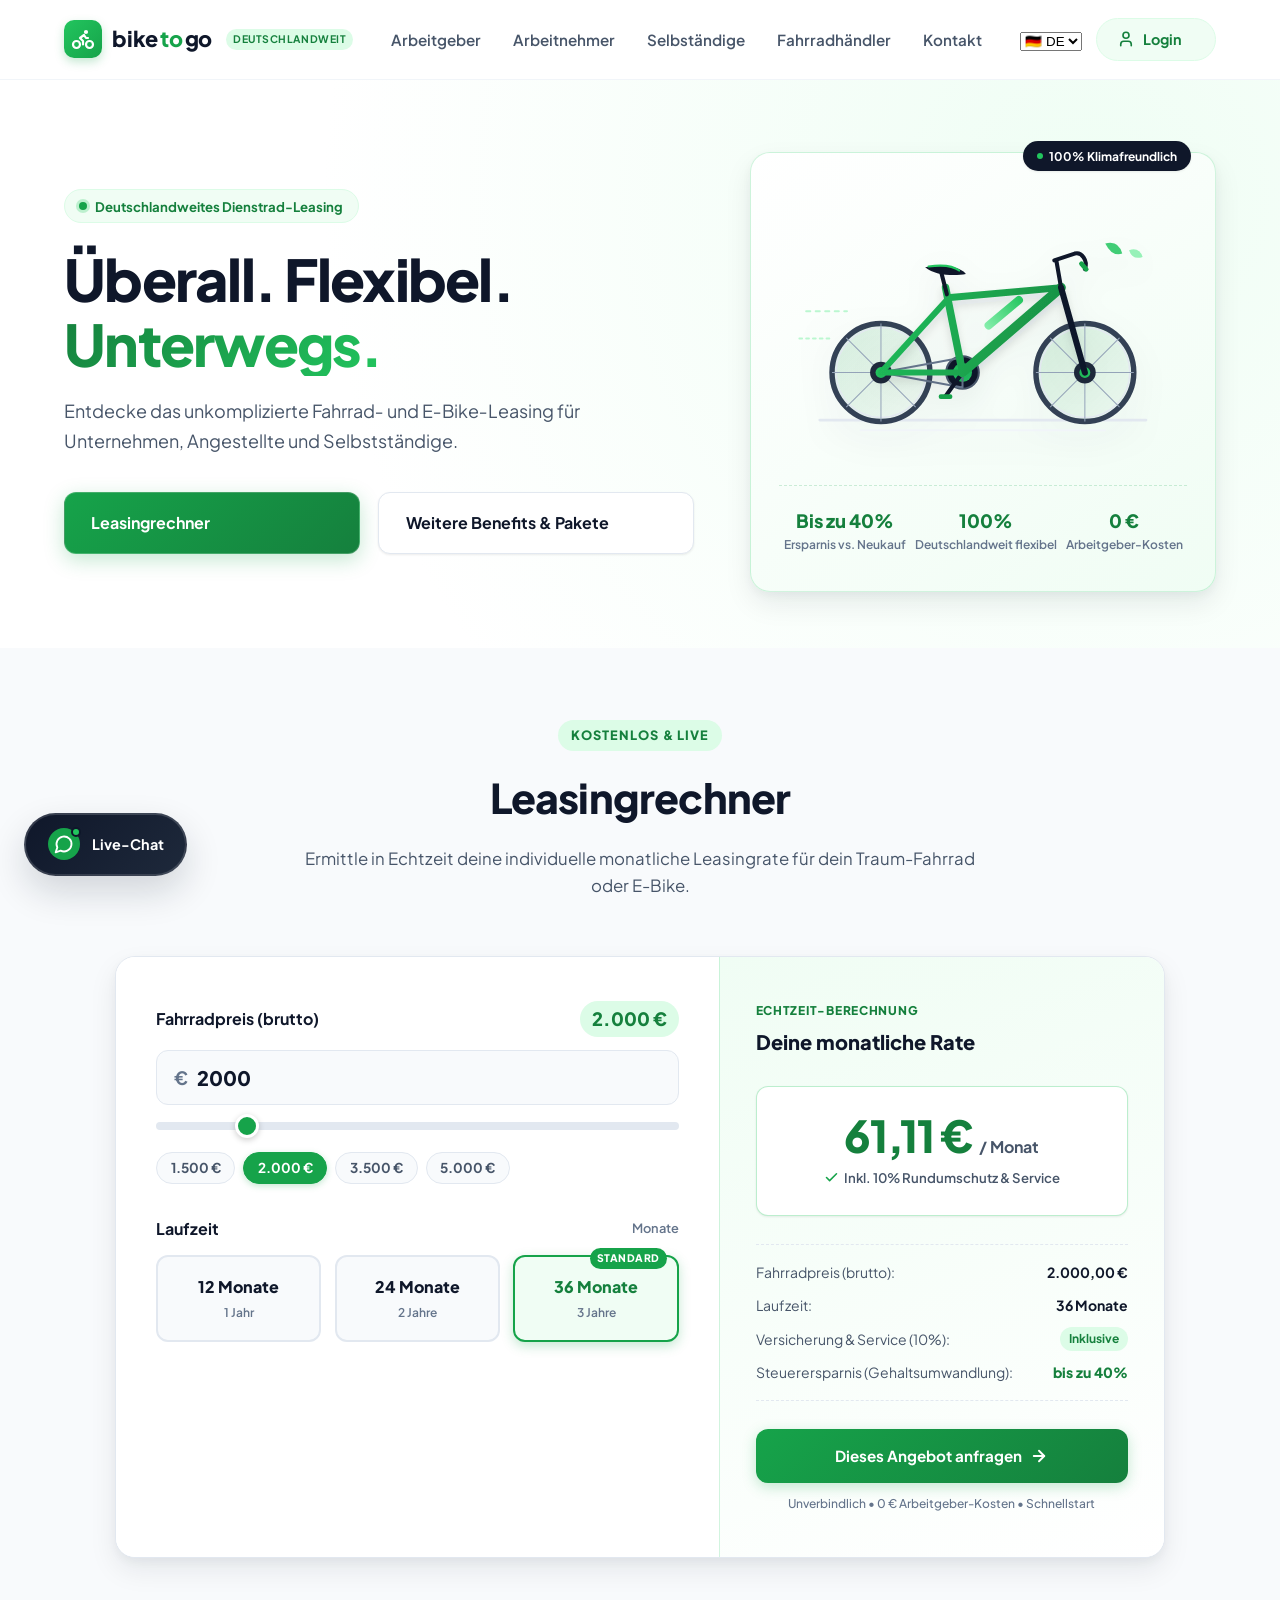
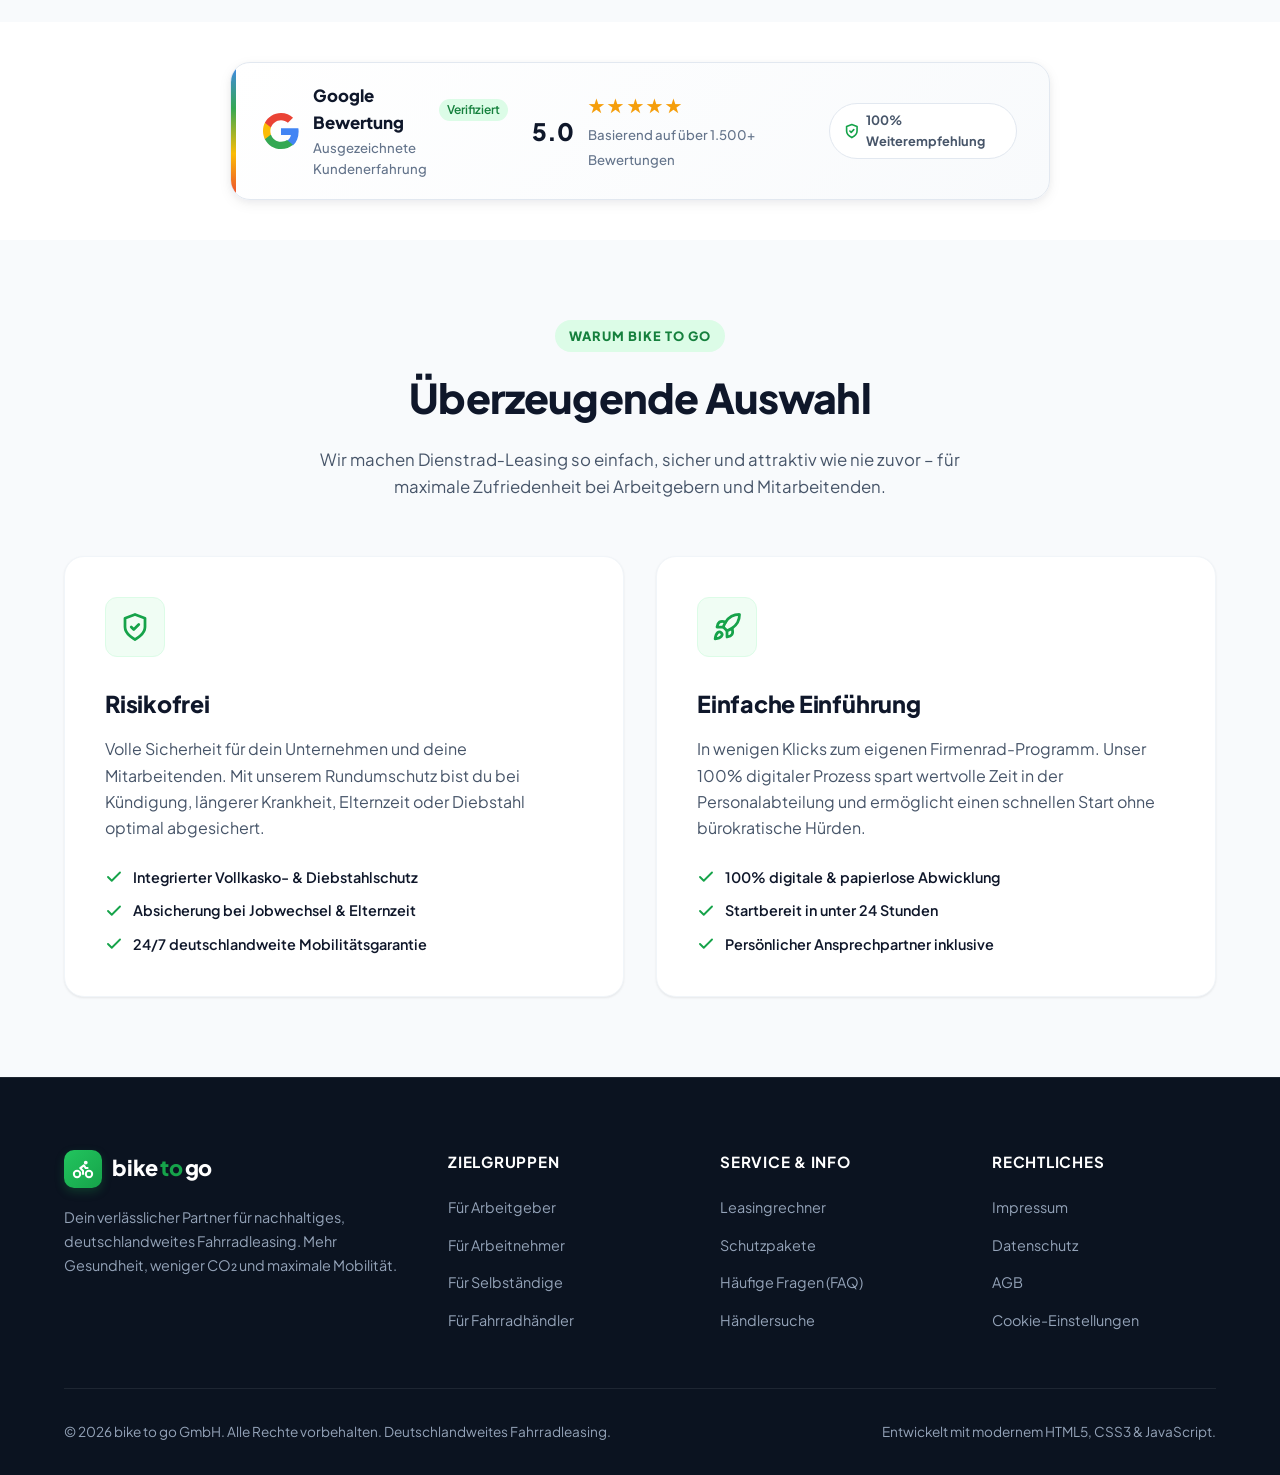
==== commit f22e69c7: "Übersetzung Startseite vollständig: Badges, Kennzahlen, Live-Chat und alle weiteren Abschnitte in EN" ====
--- a/index.html
+++ b/index.html
@@ -35,7 +35,7 @@
         <span class="logo-text">
           bike<span class="highlight">to</span>go
         </span>
-        <span class="logo-badge">Deutschlandweit</span>
+        <span class="logo-badge" data-i18n="header.logoBadge">Deutschlandweit</span>
       </a>
 
       <!-- Desktop & Mobile Navigation Links -->
@@ -89,7 +89,7 @@
         <div class="hero-content">
           <div class="hero-badge">
             <span class="hero-badge-dot"></span>
-            <span>Deutschlandweites Dienstrad-Leasing</span>
+            <span data-i18n="hero.badge">Deutschlandweites Dienstrad-Leasing</span>
           </div>
 
           <h1 class="hero-title" data-i18n="hero.title">
@@ -137,8 +137,8 @@
                 </svg>
               </div>
               <div class="btn-card-text">
-                <span class="btn-card-title">Weitere Benefits & Pakete</span>
-                <span class="btn-card-desc">Vollkasko, Service & Zubehör</span>
+                <span class="btn-card-title" data-i18n="hero.cta.secondary.title">Weitere Benefits & Pakete</span>
+                <span class="btn-card-desc" data-i18n="hero.cta.secondary.desc">Vollkasko, Service & Zubehör</span>
               </div>
             </a>
           </div>
@@ -278,9 +278,9 @@
       <div class="container">
         <!-- Section Header -->
         <div class="section-header">
-          <span class="section-tag">Kostenlos & Live</span>
-          <h2 class="section-title">Leasingrechner</h2>
-          <p class="section-subtitle">
+          <span class="section-tag" data-i18n="calculator.tag">Kostenlos & Live</span>
+          <h2 class="section-title" data-i18n="calculator.title">Leasingrechner</h2>
+          <p class="section-subtitle" data-i18n="calculator.subtitle">
             Ermittle in Echtzeit deine individuelle monatliche Leasingrate für dein Traum-Fahrrad oder E-Bike.
           </p>
         </div>
@@ -291,7 +291,7 @@
             <!-- Price Input Group -->
             <div class="calc-group">
               <div class="calc-label-row">
-                <label for="bikePriceInput" class="calc-label">Fahrradpreis (brutto)</label>
+                <label for="bikePriceInput" class="calc-label" data-i18n="calculator.field.price">Fahrradpreis (brutto)</label>
                 <div class="calc-price-badge" id="priceDisplayBadge">2.000 €</div>
               </div>
 
@@ -333,24 +333,24 @@
             <!-- Term Selection Group (12, 24, 36 Monate) -->
             <div class="calc-group">
               <div class="calc-label-row">
-                <label class="calc-label">Laufzeit</label>
-                <span class="calc-label-hint">Monate</span>
+                <label class="calc-label" data-i18n="calculator.field.term">Laufzeit</label>
+                <span class="calc-label-hint" data-i18n="calculator.unit.months">Monate</span>
               </div>
 
               <div class="calc-term-options" role="radiogroup" aria-label="Laufzeit in Monaten">
                 <label class="term-option">
                   <input type="radio" name="leasingTerm" value="12">
                   <div class="term-card">
-                    <span class="term-months">12 Monate</span>
-                    <span class="term-desc">1 Jahr</span>
+                    <span class="term-months" data-i18n="calculator.term.12">12 Monate</span>
+                    <span class="term-desc" data-i18n="calculator.term.12desc">1 Jahr</span>
                   </div>
                 </label>
 
                 <label class="term-option">
                   <input type="radio" name="leasingTerm" value="24">
                   <div class="term-card">
-                    <span class="term-months">24 Monate</span>
-                    <span class="term-desc">2 Jahre</span>
+                    <span class="term-months" data-i18n="calculator.term.24">24 Monate</span>
+                    <span class="term-desc" data-i18n="calculator.term.24desc">2 Jahre</span>
                   </div>
                 </label>
 
@@ -358,8 +358,8 @@
                   <input type="radio" name="leasingTerm" value="36" checked>
                   <div class="term-card">
                     <span class="term-badge">Standard</span>
-                    <span class="term-months">36 Monate</span>
-                    <span class="term-desc">3 Jahre</span>
+                    <span class="term-months" data-i18n="calculator.term.36">36 Monate</span>
+                    <span class="term-desc" data-i18n="calculator.term.36desc">3 Jahre</span>
                   </div>
                 </label>
               </div>
@@ -369,8 +369,8 @@
           <!-- Right: Result Display & Details -->
           <div class="calc-result">
             <div class="calc-result-header">
-              <span class="calc-result-tag">Echtzeit-Berechnung</span>
-              <h3 class="calc-result-title">Deine monatliche Rate</h3>
+              <span class="calc-result-tag" data-i18n="calculator.result.tag">Echtzeit-Berechnung</span>
+              <h3 class="calc-result-title" data-i18n="calculator.result.title">Deine monatliche Rate</h3>
             </div>
 
             <!-- Prominent Rate Box -->
@@ -390,27 +390,27 @@
             <!-- Calculation Breakdown Details -->
             <div class="rate-breakdown">
               <div class="breakdown-row">
-                <span>Fahrradpreis (brutto):</span>
+                <span data-i18n="calculator.breakdown.priceLabel">Fahrradpreis (brutto):</span>
                 <strong id="breakdownPrice">2.000,00 €</strong>
               </div>
               <div class="breakdown-row">
-                <span>Laufzeit:</span>
+                <span data-i18n="calculator.breakdown.termLabel">Laufzeit:</span>
                 <strong id="breakdownTerm">36 Monate</strong>
               </div>
               <div class="breakdown-row">
-                <span>Versicherung & Service (10%):</span>
+                <span data-i18n="calculator.breakdown.insuranceLabel">Versicherung & Service (10%):</span>
                 <span class="breakdown-badge-pill">Inklusive</span>
               </div>
               <div class="breakdown-row">
-                <span>Steuerersparnis (Gehaltsumwandlung):</span>
+                <span data-i18n="calculator.breakdown.taxLabel">Steuerersparnis (Gehaltsumwandlung):</span>
                 <span class="breakdown-highlight">bis zu 40%</span>
               </div>
             </div>
 
             <!-- CTA Box -->
             <div class="calc-cta-box">
-              <a href="#kontakt" class="btn-calc-cta" data-placeholder="Leasinganfrage für dieses Rad">
-                <span>Dieses Angebot anfragen</span>
+              <a href="#kontakt" class="btn-calc-cta" data-i18n-placeholder="calculator.cta.placeholder">
+                <span data-i18n="calculator.cta.text">Dieses Angebot anfragen</span>
                 <svg width="18" height="18" viewBox="0 0 24 24" fill="none" stroke="currentColor" stroke-width="2.5" stroke-linecap="round" stroke-linejoin="round">
                   <line x1="5" y1="12" x2="19" y2="12"></line>
                   <polyline points="12 5 19 12 12 19"></polyline>
@@ -464,7 +464,7 @@
               <path d="M12 22s8-4 8-10V5l-8-3-8 3v7c0 6 8 10 8 10"/>
               <path d="m9 12 2 2 4-4"/>
             </svg>
-            <span>100% Weiterempfehlung</span>
+            <span data-i18n="google.review.recommendation">100% Weiterempfehlung</span>
           </div>
         </div>
       </div>
@@ -477,9 +477,9 @@
       <div class="container">
         <!-- Section Header -->
         <div class="section-header">
-          <span class="section-tag">Warum bike to go</span>
+          <span class="section-tag" data-i18n="section.vorteile.tag">Warum bike to go</span>
           <h2 class="section-title">Überzeugende Auswahl</h2>
-          <p class="section-subtitle">
+          <p class="section-subtitle" data-i18n="section.vorteile.subtitle">
             Wir machen Dienstrad-Leasing so einfach, sicher und attraktiv wie nie zuvor – für maximale Zufriedenheit bei Arbeitgebern und Mitarbeitenden.
           </p>
         </div>
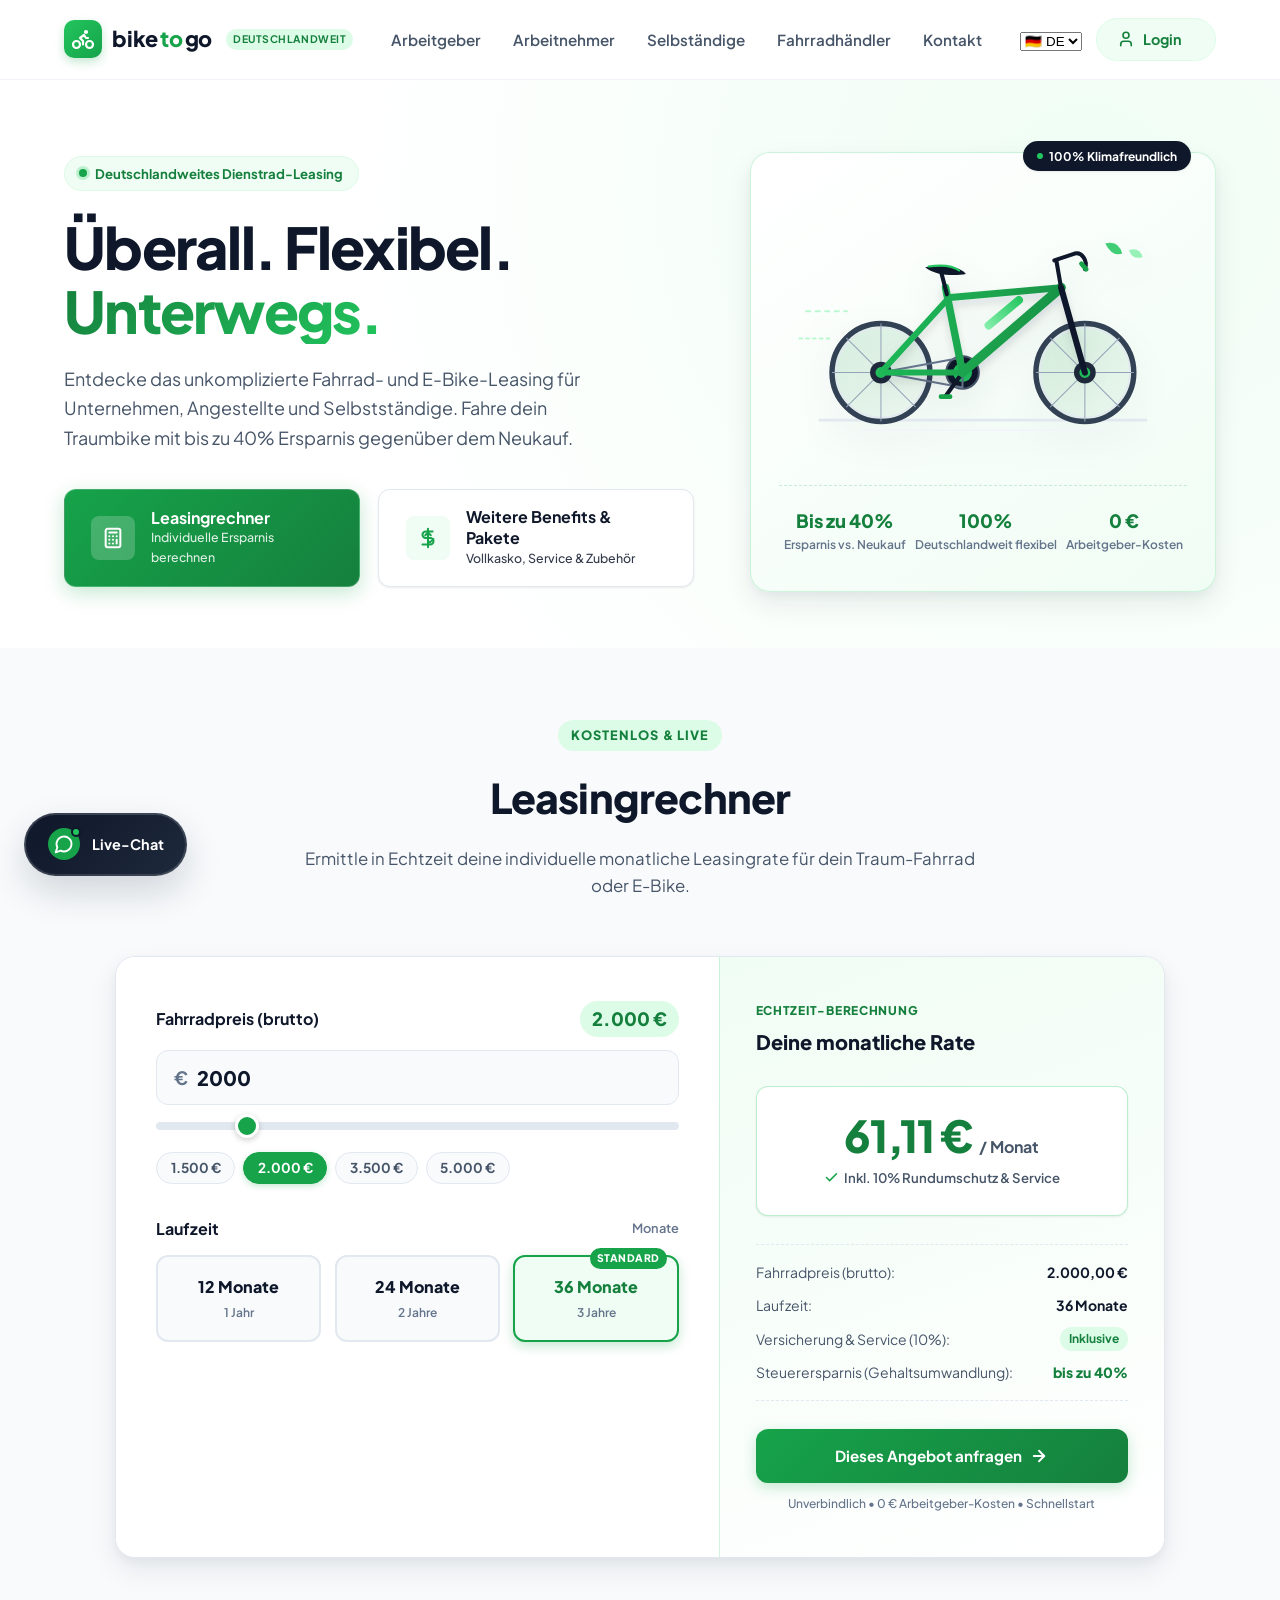
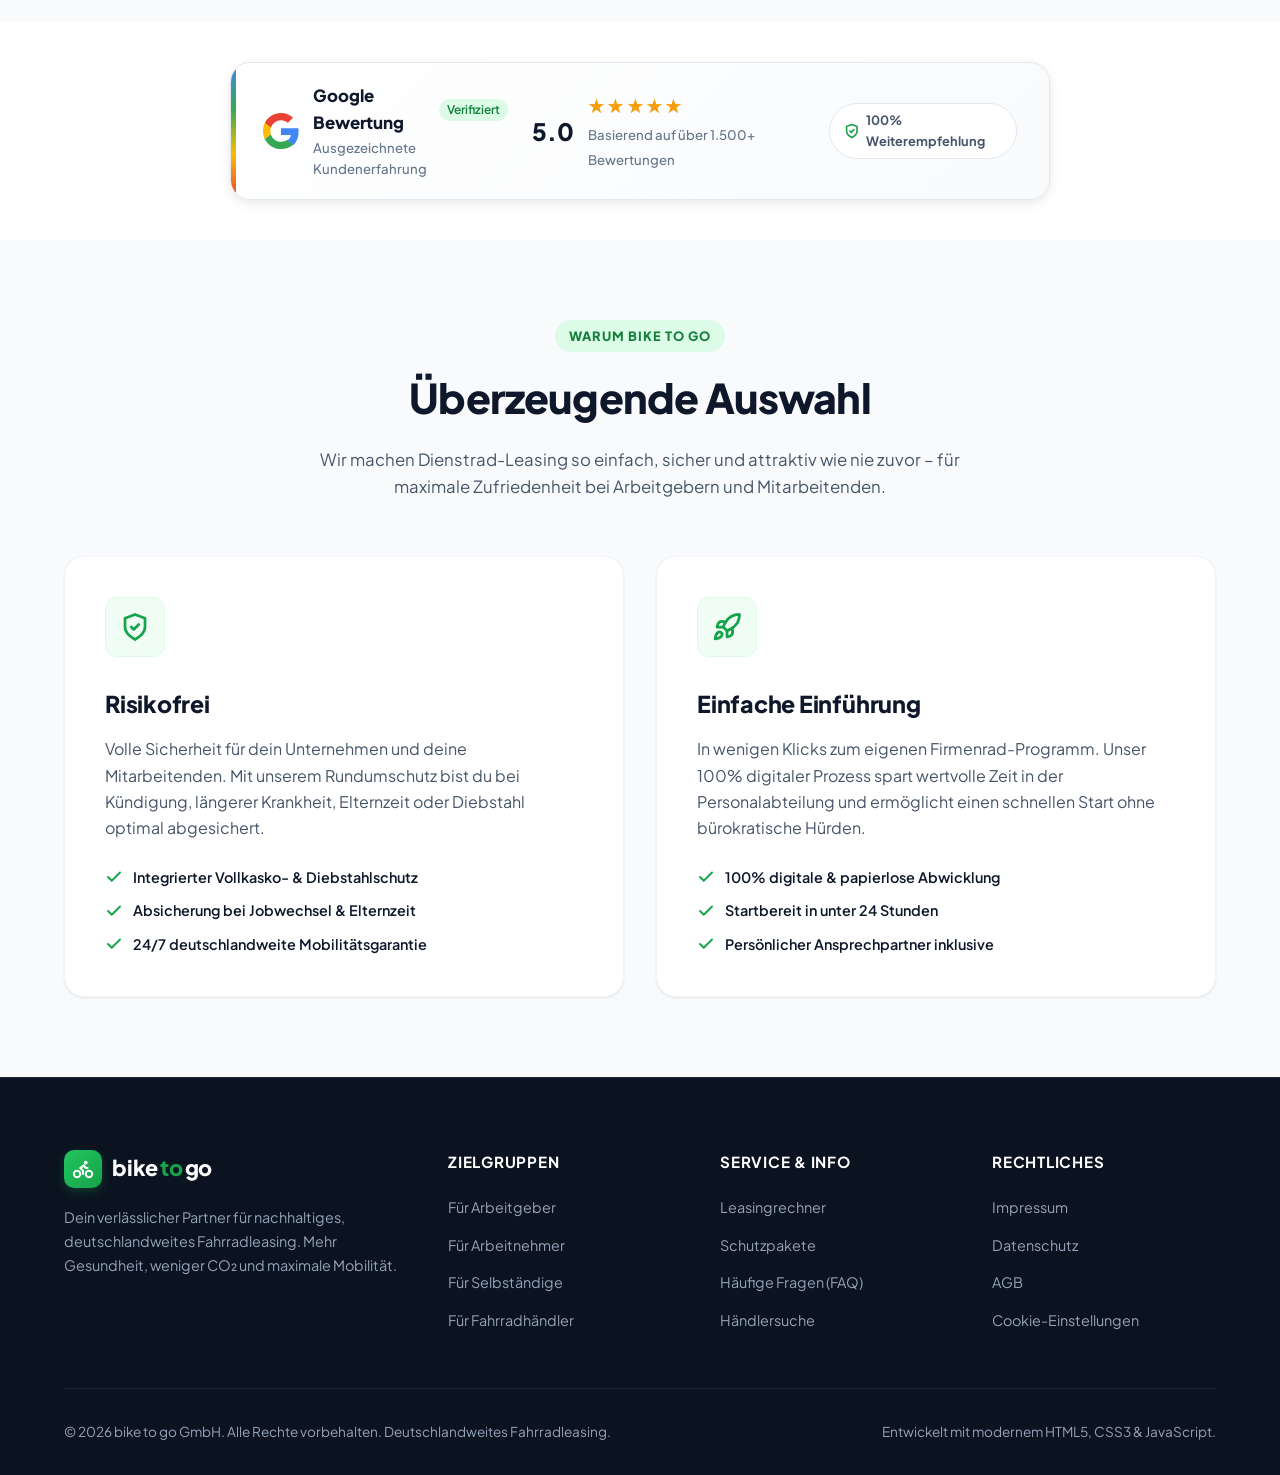
==== commit bbf3c633: "Übersetzung Startseite: Leasingrechner und Vorteilskarten (Zwischenstand)" ====
--- a/index.html
+++ b/index.html
@@ -22,7 +22,7 @@
   <header class="site-header" id="siteHeader">
     <div class="container header-inner">
       <!-- Logo "bike to go" -->
-      <a href="index.html" class="logo" aria-label="bike to go - Zur Startseite">
+      <a href="index.html" class="logo" aria-label="bike to go - Zur Startseite" data-i18n="header.logoAria">
         <div class="logo-icon">
           <!-- Bicycle SVG Icon -->
           <svg width="24" height="24" viewBox="0 0 24 24" fill="none" stroke="currentColor" stroke-width="2.2" stroke-linecap="round" stroke-linejoin="round">
@@ -39,7 +39,7 @@
       </a>
 
       <!-- Desktop & Mobile Navigation Links -->
-      <nav class="main-nav" id="mainNav" aria-label="Hauptnavigation">
+      <nav class="main-nav" id="mainNav" aria-label="Hauptnavigation" data-i18n="nav.ariaLabel">
           <ul class="nav-list">
             <li><a href="arbeitgeber.html" class="nav-link" data-i18n="nav.arbeitgeber">Arbeitgeber</a></li>
             <li><a href="arbeitnehmer.html" class="nav-link" data-i18n="nav.arbeitnehmer">Arbeitnehmer</a></li>
@@ -53,7 +53,7 @@
       <div class="header-actions">
         <!-- Language Selector -->
         <div class="lang-selector">
-          <select id="langSelect" aria-label="Sprache wählen">
+          <select id="langSelect" aria-label="Sprache wählen" data-i18n="header.langSelectAria">
             <option value="de">🇩🇪 DE</option>
             <option value="en">🇬🇧 EN</option>
             <option value="es">🇪🇸 ES</option>
@@ -61,7 +61,7 @@
         </div>
 
         <!-- Login Button -->
-        <a href="login.html" class="btn-login" aria-label="Login zum Portal">
+        <a href="login.html" class="btn-login" aria-label="Login zum Portal" data-i18n="header.loginAria">
           <svg width="18" height="18" viewBox="0 0 24 24" fill="none" stroke="currentColor" stroke-width="2.2" stroke-linecap="round" stroke-linejoin="round">
             <path d="M19 21v-2a4 4 0 0 0-4-4H9a4 4 0 0 0-4 4v2"/>
             <circle cx="12" cy="7" r="4"/>
@@ -70,7 +70,7 @@
         </a>
 
         <!-- Mobile Hamburger Menu Button -->
-        <button class="mobile-toggle" id="mobileToggle" aria-label="Menü öffnen" aria-expanded="false" aria-controls="mainNav">
+        <button class="mobile-toggle" id="mobileToggle" aria-label="Menü öffnen" data-i18n="header.mobileToggleAria" aria-expanded="false" aria-controls="mainNav">
           <span></span>
           <span></span>
           <span></span>
@@ -305,8 +305,7 @@
                   min="300" 
                   max="15000" 
                   step="50" 
-                  aria-label="Fahrradpreis in Euro"
-                >
+                  aria-label="Fahrradpreis in Euro" data-i18n="calculator.field.priceAria">
               </div>
 
               <!-- Interactive Range Slider -->
@@ -323,10 +322,10 @@
 
               <!-- Quick Price Presets -->
               <div class="calc-presets" aria-label="Schnellauswahl Preis">
-                <button type="button" class="preset-btn" data-value="1500">1.500 €</button>
-                <button type="button" class="preset-btn active" data-value="2000">2.000 €</button>
-                <button type="button" class="preset-btn" data-value="3500">3.500 €</button>
-                <button type="button" class="preset-btn" data-value="5000">5.000 €</button>
+                <button type="button" class="preset-btn" data-i18n="calculator.preset.1500">1.500 €</button>
+                <button type="button" class="preset-btn active" data-i18n="calculator.preset.2000">2.000 €</button>
+                <button type="button" class="preset-btn" data-i18n="calculator.preset.3500">3.500 €</button>
+                <button type="button" class="preset-btn" data-i18n="calculator.preset.5000">5.000 €</button>
               </div>
             </div>
 
@@ -357,7 +356,7 @@
                 <label class="term-option">
                   <input type="radio" name="leasingTerm" value="36" checked>
                   <div class="term-card">
-                    <span class="term-badge">Standard</span>
+                    <span class="term-badge" data-i18n="calculator.term.standardBadge">Standard</span>
                     <span class="term-months" data-i18n="calculator.term.36">36 Monate</span>
                     <span class="term-desc" data-i18n="calculator.term.36desc">3 Jahre</span>
                   </div>
@@ -377,7 +376,7 @@
             <div class="rate-highlight-box">
               <div class="rate-amount-wrapper">
                 <span class="rate-amount" id="monthlyRateResult">61,11 €</span>
-                <span class="rate-period">/ Monat</span>
+                <span class="rate-period" data-i18n="calculator.result.perMonth">/ Monat</span>
               </div>
               <p class="rate-hint">
                 <svg width="15" height="15" viewBox="0 0 24 24" fill="none" stroke="currentColor" stroke-width="2.5" stroke-linecap="round" stroke-linejoin="round">
@@ -399,11 +398,11 @@
               </div>
               <div class="breakdown-row">
                 <span data-i18n="calculator.breakdown.insuranceLabel">Versicherung & Service (10%):</span>
-                <span class="breakdown-badge-pill">Inklusive</span>
+                <span class="breakdown-badge-pill" data-i18n="calculator.inclusive">Inklusive</span>
               </div>
               <div class="breakdown-row">
                 <span data-i18n="calculator.breakdown.taxLabel">Steuerersparnis (Gehaltsumwandlung):</span>
-                <span class="breakdown-highlight">bis zu 40%</span>
+                <span class="breakdown-highlight" data-i18n="calculator.breakdown.taxSavings">bis zu 40%</span>
               </div>
             </div>
 
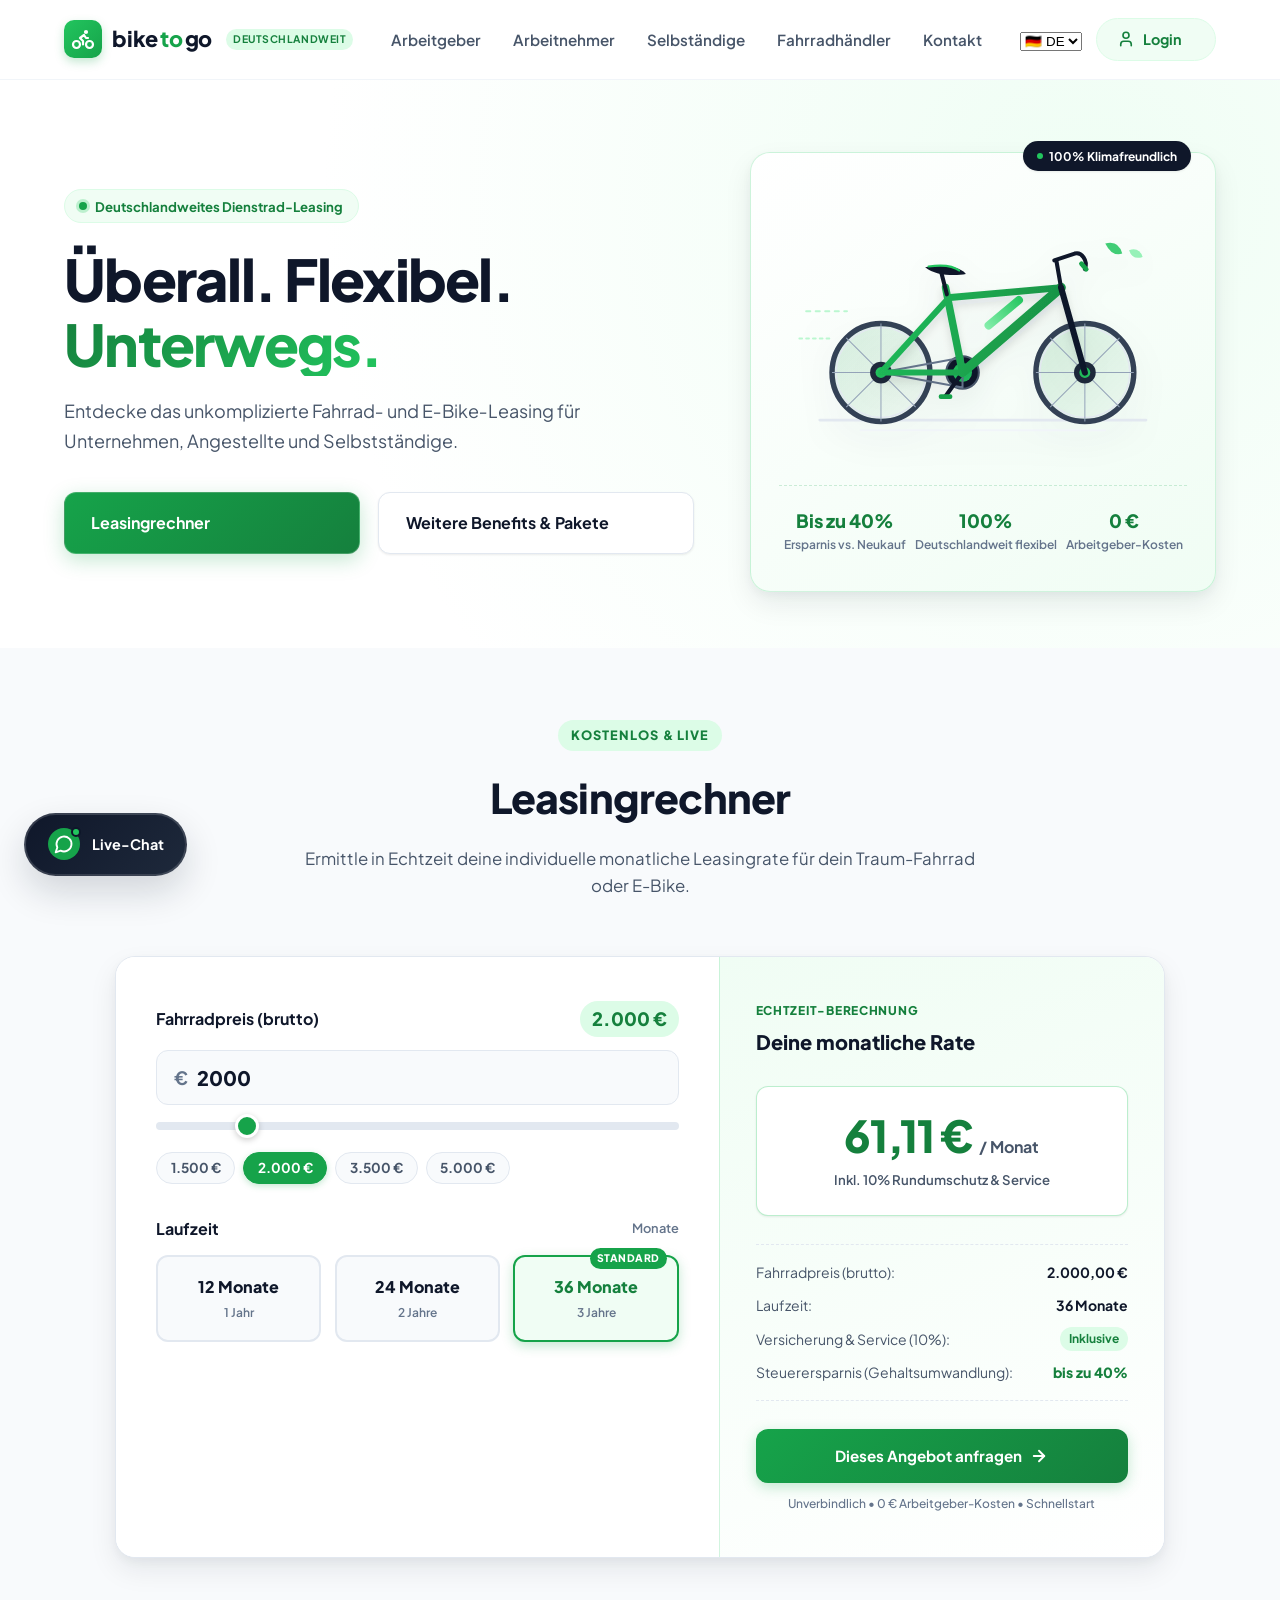
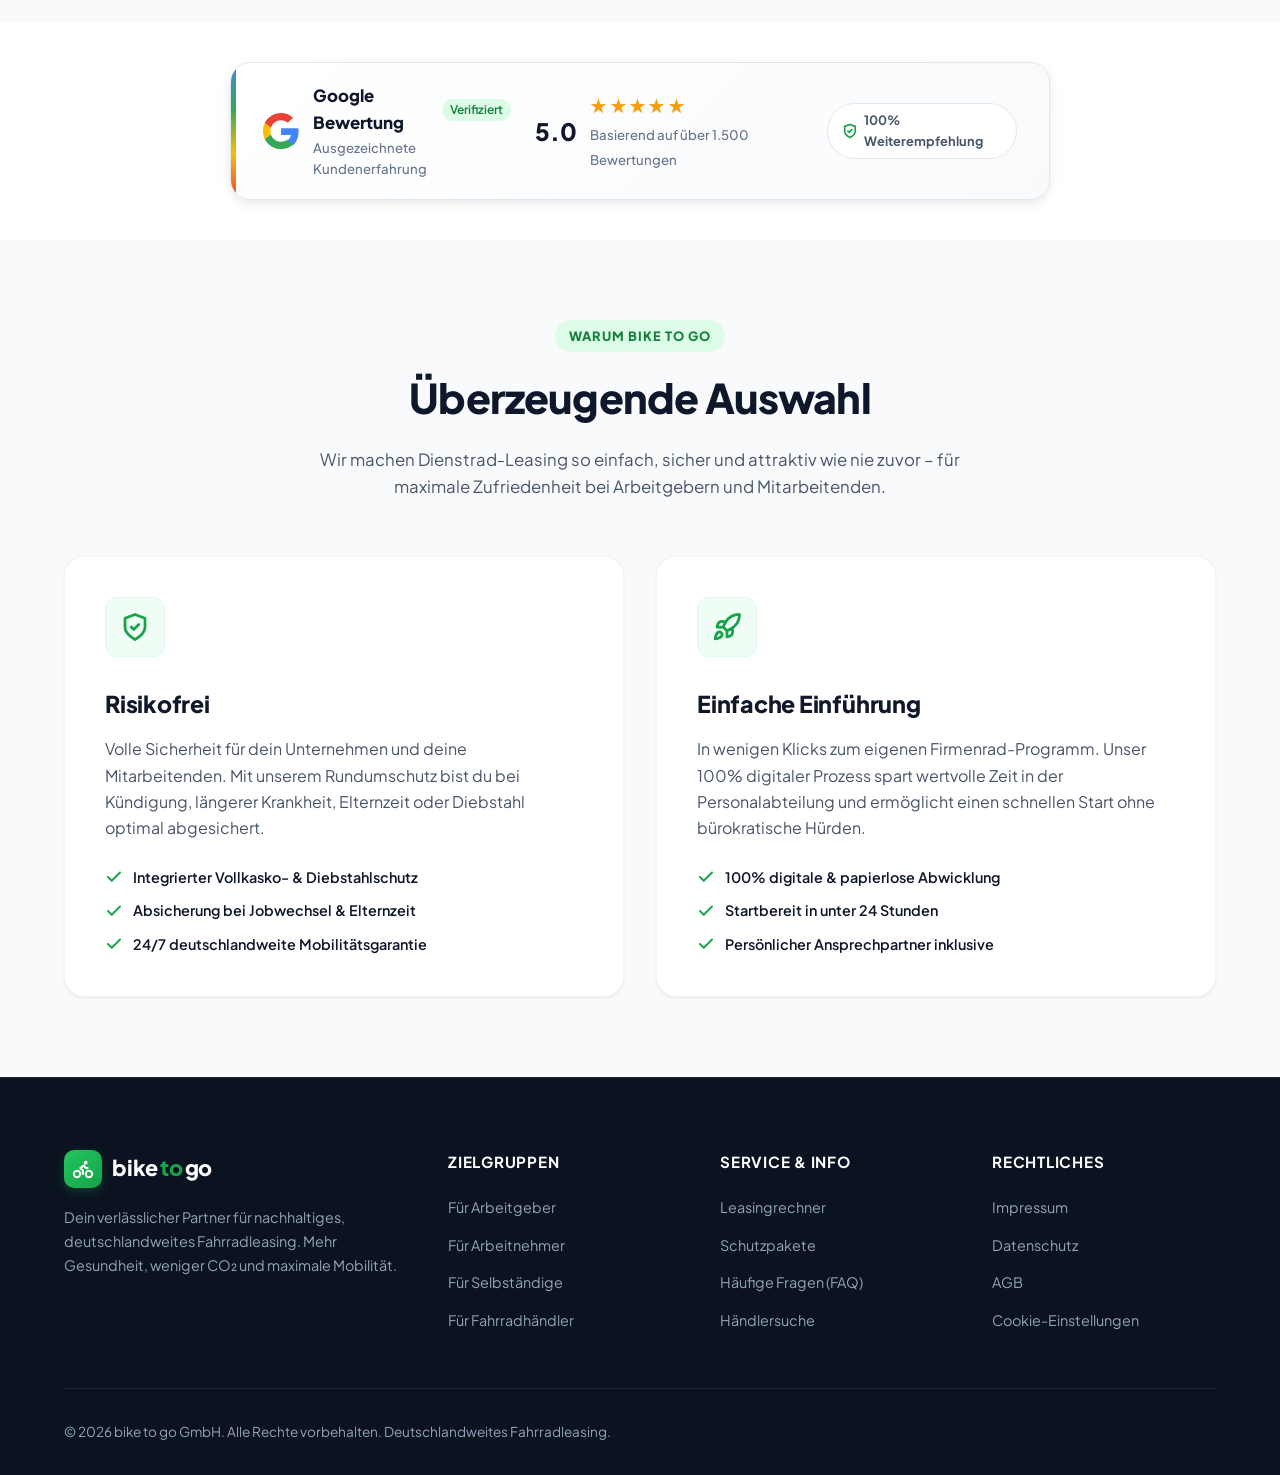
==== commit 9d1a9ea5: "Übersetzung Startseite vollständig (DE, EN, ES), Header und Preis-Buttons repariert, Entwickler-Zeil" ====
--- a/index.html
+++ b/index.html
@@ -22,7 +22,7 @@
   <header class="site-header" id="siteHeader">
     <div class="container header-inner">
       <!-- Logo "bike to go" -->
-      <a href="index.html" class="logo" aria-label="bike to go - Zur Startseite" data-i18n="header.logoAria">
+      <a href="index.html" class="logo" aria-label="bike to go - Zur Startseite" data-i18n-aria="header.logoAria">
         <div class="logo-icon">
           <!-- Bicycle SVG Icon -->
           <svg width="24" height="24" viewBox="0 0 24 24" fill="none" stroke="currentColor" stroke-width="2.2" stroke-linecap="round" stroke-linejoin="round">
@@ -39,7 +39,7 @@
       </a>
 
       <!-- Desktop & Mobile Navigation Links -->
-      <nav class="main-nav" id="mainNav" aria-label="Hauptnavigation" data-i18n="nav.ariaLabel">
+      <nav class="main-nav" id="mainNav" aria-label="Hauptnavigation" data-i18n-aria="nav.ariaLabel">
           <ul class="nav-list">
             <li><a href="arbeitgeber.html" class="nav-link" data-i18n="nav.arbeitgeber">Arbeitgeber</a></li>
             <li><a href="arbeitnehmer.html" class="nav-link" data-i18n="nav.arbeitnehmer">Arbeitnehmer</a></li>
@@ -53,7 +53,7 @@
       <div class="header-actions">
         <!-- Language Selector -->
         <div class="lang-selector">
-          <select id="langSelect" aria-label="Sprache wählen" data-i18n="header.langSelectAria">
+          <select id="langSelect" aria-label="Sprache wählen" data-i18n-aria="header.langSelectAria">
             <option value="de">🇩🇪 DE</option>
             <option value="en">🇬🇧 EN</option>
             <option value="es">🇪🇸 ES</option>
@@ -61,7 +61,7 @@
         </div>
 
         <!-- Login Button -->
-        <a href="login.html" class="btn-login" aria-label="Login zum Portal" data-i18n="header.loginAria">
+        <a href="login.html" class="btn-login" aria-label="Login zum Portal" data-i18n-aria="header.loginAria">
           <svg width="18" height="18" viewBox="0 0 24 24" fill="none" stroke="currentColor" stroke-width="2.2" stroke-linecap="round" stroke-linejoin="round">
             <path d="M19 21v-2a4 4 0 0 0-4-4H9a4 4 0 0 0-4 4v2"/>
             <circle cx="12" cy="7" r="4"/>
@@ -70,7 +70,7 @@
         </a>
 
         <!-- Mobile Hamburger Menu Button -->
-        <button class="mobile-toggle" id="mobileToggle" aria-label="Menü öffnen" data-i18n="header.mobileToggleAria" aria-expanded="false" aria-controls="mainNav">
+        <button class="mobile-toggle" id="mobileToggle" aria-label="Menü öffnen" data-i18n-aria="header.mobileToggleAria" aria-expanded="false" aria-controls="mainNav">
           <span></span>
           <span></span>
           <span></span>
@@ -322,10 +322,10 @@
 
               <!-- Quick Price Presets -->
               <div class="calc-presets" aria-label="Schnellauswahl Preis">
-                <button type="button" class="preset-btn" data-i18n="calculator.preset.1500">1.500 €</button>
-                <button type="button" class="preset-btn active" data-i18n="calculator.preset.2000">2.000 €</button>
-                <button type="button" class="preset-btn" data-i18n="calculator.preset.3500">3.500 €</button>
-                <button type="button" class="preset-btn" data-i18n="calculator.preset.5000">5.000 €</button>
+                <button type="button" class="preset-btn" data-value="1500">1.500 €</button>
+                <button type="button" class="preset-btn active" data-value="2000">2.000 €</button>
+                <button type="button" class="preset-btn" data-value="3500">3.500 €</button>
+                <button type="button" class="preset-btn" data-value="5000">5.000 €</button>
               </div>
             </div>
 
@@ -378,7 +378,7 @@
                 <span class="rate-amount" id="monthlyRateResult">61,11 €</span>
                 <span class="rate-period" data-i18n="calculator.result.perMonth">/ Monat</span>
               </div>
-              <p class="rate-hint">
+              <p class="rate-hint" data-i18n="calculator.cta.hint">
                 <svg width="15" height="15" viewBox="0 0 24 24" fill="none" stroke="currentColor" stroke-width="2.5" stroke-linecap="round" stroke-linejoin="round">
                   <polyline points="20 6 9 17 4 12"></polyline>
                 </svg>
@@ -408,14 +408,14 @@
 
             <!-- CTA Box -->
             <div class="calc-cta-box">
-              <a href="#kontakt" class="btn-calc-cta" data-i18n-placeholder="calculator.cta.placeholder">
+              <a href="#kontakt" class="btn-calc-cta">
                 <span data-i18n="calculator.cta.text">Dieses Angebot anfragen</span>
                 <svg width="18" height="18" viewBox="0 0 24 24" fill="none" stroke="currentColor" stroke-width="2.5" stroke-linecap="round" stroke-linejoin="round">
                   <line x1="5" y1="12" x2="19" y2="12"></line>
                   <polyline points="12 5 19 12 12 19"></polyline>
                 </svg>
               </a>
-              <span class="calc-cta-subtext">Unverbindlich • 0 € Arbeitgeber-Kosten • Schnellstart</span>
+              <span class="calc-cta-subtext" data-i18n="calculator.cta.subtext">Unverbindlich • 0 € Arbeitgeber-Kosten • Schnellstart</span>
             </div>
           </div>
         </div>
@@ -554,7 +554,7 @@
        ========================================================================= -->
   <div class="live-chat-container">
     <!-- Floating Chat Button -->
-    <button class="live-chat-btn" id="chatToggleBtn" aria-label="Live-Chat öffnen">
+    <button class="live-chat-btn" id="chatToggleBtn" aria-label="Live-Chat öffnen" data-i18n-aria="liveChat.open">
       <div class="chat-icon-box">
         <svg width="20" height="20" viewBox="0 0 24 24" fill="none" stroke="currentColor" stroke-width="2.2" stroke-linecap="round" stroke-linejoin="round">
           <path d="M7.9 20A9 9 0 1 0 4 16.1L2 22Z"/>
@@ -667,7 +667,6 @@
       <!-- Bottom Bar -->
       <div class="footer-bottom">
         <p>&copy; 2026 bike to go GmbH. Alle Rechte vorbehalten. Deutschlandweites Fahrradleasing.</p>
-        <p>Entwickelt mit modernem HTML5, CSS3 & JavaScript.</p>
       </div>
     </div>
   <!-- Footer links updated -->
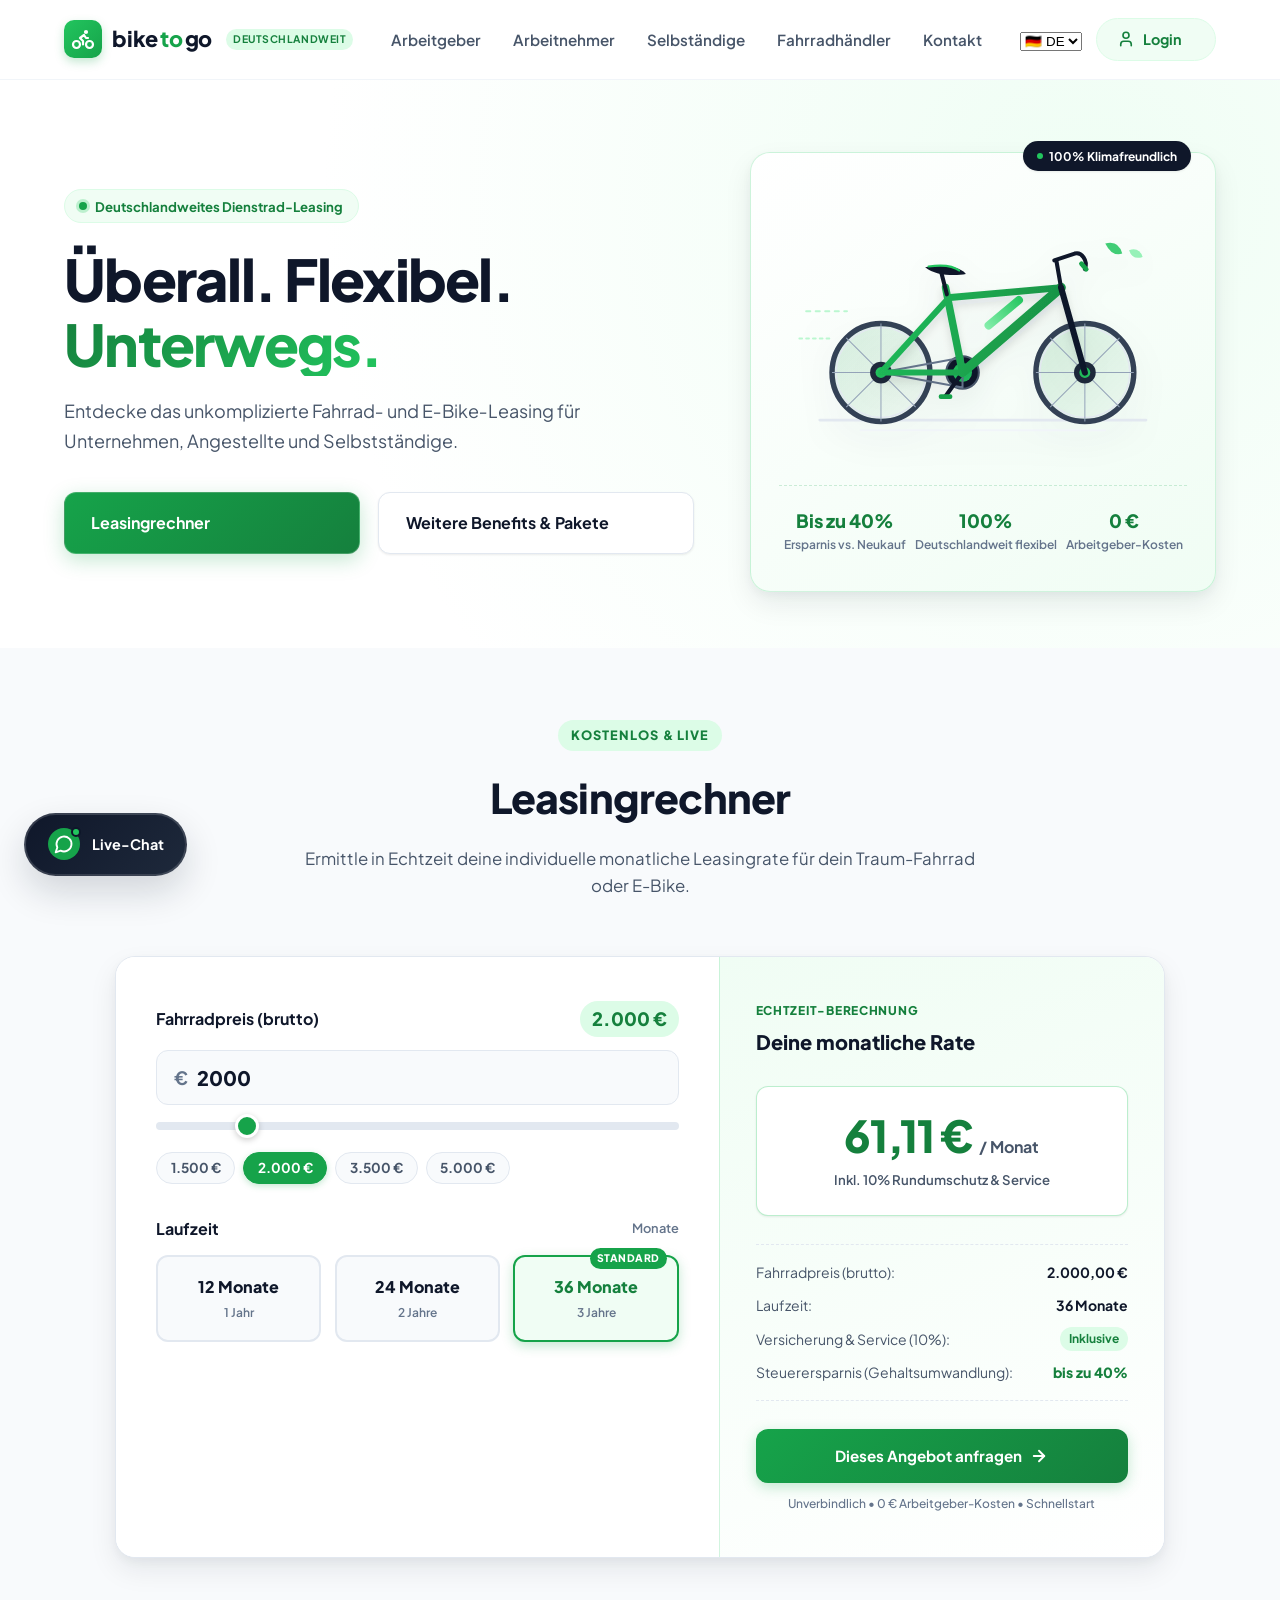
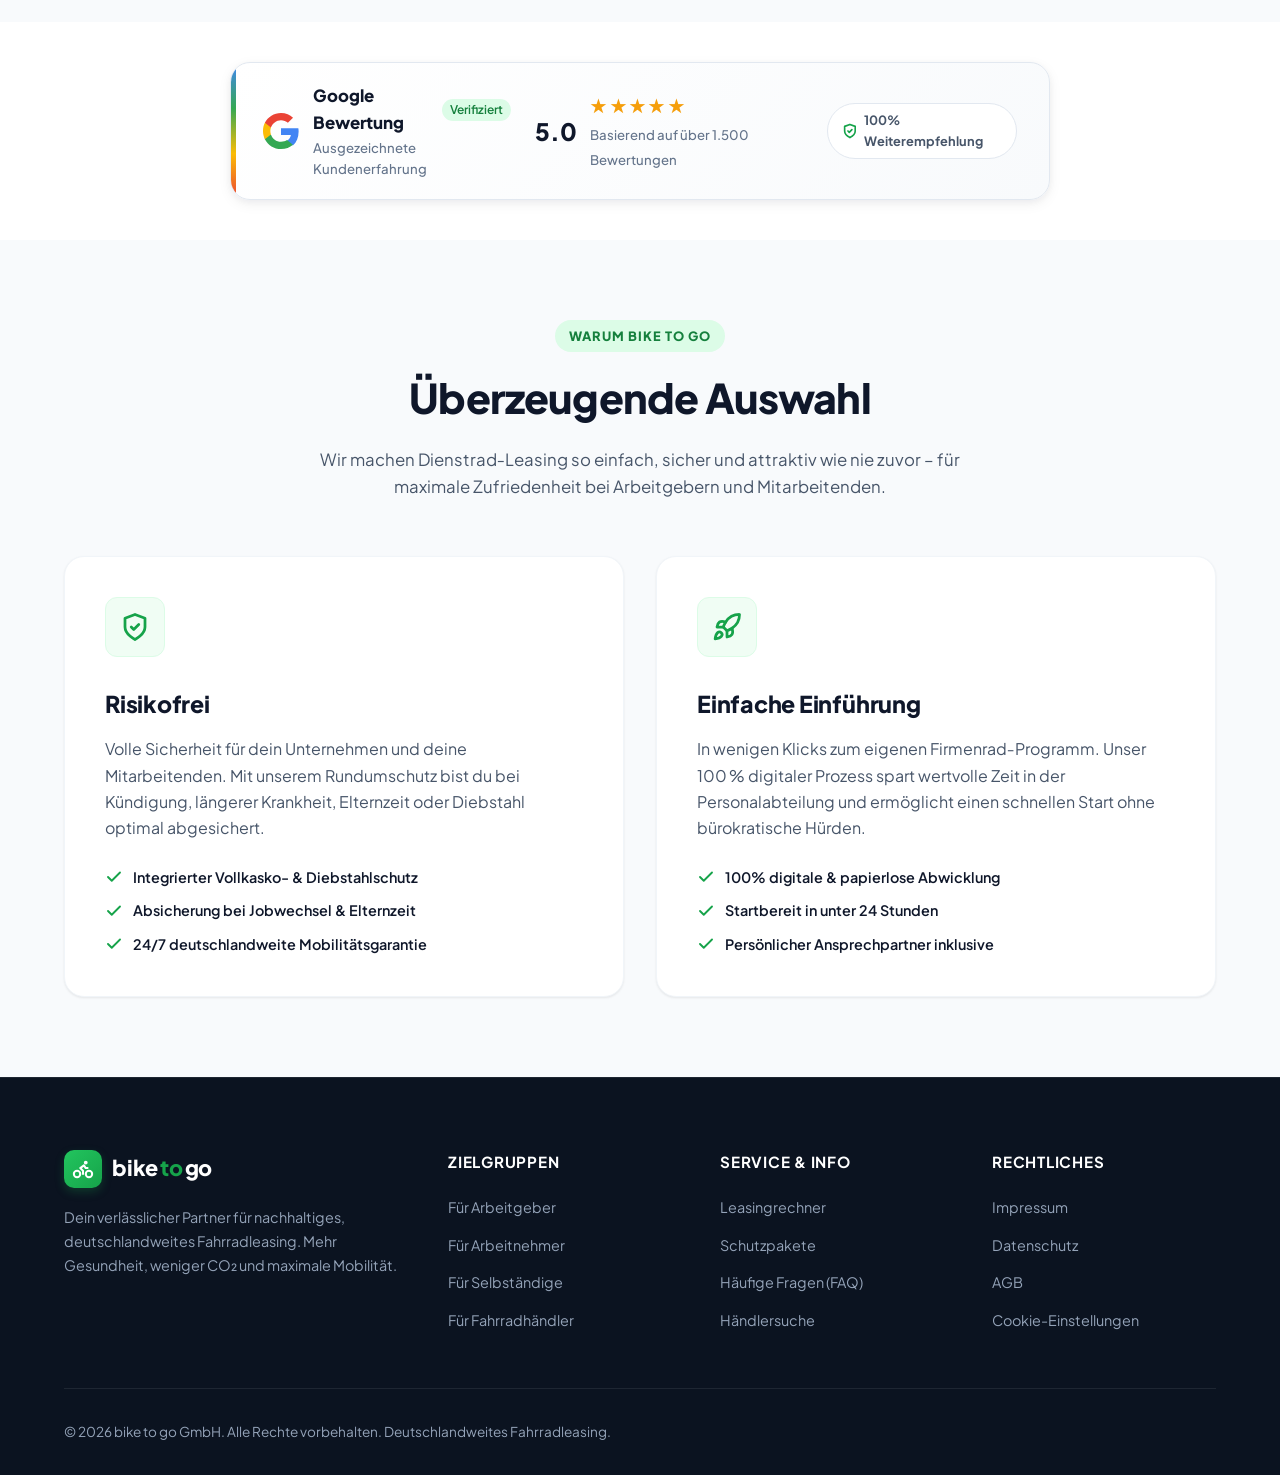
==== commit d88af684: "Übersetzung: Vorteilskarten und Footer auf allen Seiten an data-i18n angebunden" ====
--- a/index.html
+++ b/index.html
@@ -477,7 +477,7 @@
         <!-- Section Header -->
         <div class="section-header">
           <span class="section-tag" data-i18n="section.vorteile.tag">Warum bike to go</span>
-          <h2 class="section-title">Überzeugende Auswahl</h2>
+          <h2 class="section-title" data-i18n="section.vorteile.title">Überzeugende Auswahl</h2>
           <p class="section-subtitle" data-i18n="section.vorteile.subtitle">
             Wir machen Dienstrad-Leasing so einfach, sicher und attraktiv wie nie zuvor – für maximale Zufriedenheit bei Arbeitgebern und Mitarbeitenden.
           </p>
@@ -494,22 +494,22 @@
                 <path d="m9 12 2 2 4-4"/>
               </svg>
             </div>
-            <h3 class="feature-heading">Risikofrei</h3>
-            <p class="feature-description">
+            <h3 class="feature-heading" data-i18n="feature.risikofrei.title">Risikofrei</h3>
+            <p class="feature-description" data-i18n="feature.risikofrei.desc">
               Volle Sicherheit für dein Unternehmen und deine Mitarbeitenden. Mit unserem Rundumschutz bist du bei Kündigung, längerer Krankheit, Elternzeit oder Diebstahl optimal abgesichert.
             </p>
             <ul class="feature-checklist">
               <li>
                 <svg class="check-icon" width="18" height="18" viewBox="0 0 24 24" fill="none" stroke="currentColor" stroke-width="2.5" stroke-linecap="round" stroke-linejoin="round"><path d="M20 6 9 17l-5-5"/></svg>
-                <span>Integrierter Vollkasko- & Diebstahlschutz</span>
+                <span data-i18n="feature.risikofrei.item1">Integrierter Vollkasko- & Diebstahlschutz</span>
               </li>
               <li>
                 <svg class="check-icon" width="18" height="18" viewBox="0 0 24 24" fill="none" stroke="currentColor" stroke-width="2.5" stroke-linecap="round" stroke-linejoin="round"><path d="M20 6 9 17l-5-5"/></svg>
-                <span>Absicherung bei Jobwechsel & Elternzeit</span>
+                <span data-i18n="feature.risikofrei.item2">Absicherung bei Jobwechsel & Elternzeit</span>
               </li>
               <li>
                 <svg class="check-icon" width="18" height="18" viewBox="0 0 24 24" fill="none" stroke="currentColor" stroke-width="2.5" stroke-linecap="round" stroke-linejoin="round"><path d="M20 6 9 17l-5-5"/></svg>
-                <span>24/7 deutschlandweite Mobilitätsgarantie</span>
+                <span data-i18n="feature.risikofrei.item3">24/7 deutschlandweite Mobilitätsgarantie</span>
               </li>
             </ul>
           </div>
@@ -525,22 +525,22 @@
                 <path d="M12 15v5s3.03-.55 4-2c1.08-1.62 0-5 0-5"/>
               </svg>
             </div>
-            <h3 class="feature-heading">Einfache Einführung</h3>
-            <p class="feature-description">
+            <h3 class="feature-heading" data-i18n="feature.einfacheEinfuehrung.title">Einfache Einführung</h3>
+            <p class="feature-description" data-i18n="feature.einfacheEinfuehrung.desc">
               In wenigen Klicks zum eigenen Firmenrad-Programm. Unser 100% digitaler Prozess spart wertvolle Zeit in der Personalabteilung und ermöglicht einen schnellen Start ohne bürokratische Hürden.
             </p>
             <ul class="feature-checklist">
               <li>
                 <svg class="check-icon" width="18" height="18" viewBox="0 0 24 24" fill="none" stroke="currentColor" stroke-width="2.5" stroke-linecap="round" stroke-linejoin="round"><path d="M20 6 9 17l-5-5"/></svg>
-                <span>100% digitale & papierlose Abwicklung</span>
+                <span data-i18n="feature.einfacheEinfuehrung.item1">100% digitale & papierlose Abwicklung</span>
               </li>
               <li>
                 <svg class="check-icon" width="18" height="18" viewBox="0 0 24 24" fill="none" stroke="currentColor" stroke-width="2.5" stroke-linecap="round" stroke-linejoin="round"><path d="M20 6 9 17l-5-5"/></svg>
-                <span>Startbereit in unter 24 Stunden</span>
+                <span data-i18n="feature.einfacheEinfuehrung.item2">Startbereit in unter 24 Stunden</span>
               </li>
               <li>
                 <svg class="check-icon" width="18" height="18" viewBox="0 0 24 24" fill="none" stroke="currentColor" stroke-width="2.5" stroke-linecap="round" stroke-linejoin="round"><path d="M20 6 9 17l-5-5"/></svg>
-                <span>Persönlicher Ansprechpartner inklusive</span>
+                <span data-i18n="feature.einfacheEinfuehrung.item3">Persönlicher Ansprechpartner inklusive</span>
               </li>
             </ul>
           </div>
@@ -625,48 +625,48 @@
             </div>
             <span class="logo-text">bike<span class="highlight">to</span>go</span>
           </a>
-          <p class="footer-brand-desc">
+          <p class="footer-brand-desc" data-i18n="footer.brand.desc">
             Dein verlässlicher Partner für nachhaltiges, deutschlandweites Fahrradleasing. Mehr Gesundheit, weniger CO₂ und maximale Mobilität.
           </p>
         </div>
 
         <!-- Navigation Links -->
         <div>
-          <h4 class="footer-title">Zielgruppen</h4>
+          <h4 class="footer-title" data-i18n="footer.title.targetGroups">Zielgruppen</h4>
           <ul class="footer-links">
-            <li><a href="arbeitgeber.html">Für Arbeitgeber</a></li>
-            <li><a href="arbeitnehmer.html">Für Arbeitnehmer</a></li>
-            <li><a href="selbstaendige.html">Für Selbständige</a></li>
-            <li><a href="fahrradhaendler.html">Für Fahrradhändler</a></li>
+            <li><a href="arbeitgeber.html" data-i18n="footer.link.employer">Für Arbeitgeber</a></li>
+            <li><a href="arbeitnehmer.html" data-i18n="footer.link.employee">Für Arbeitnehmer</a></li>
+            <li><a href="selbstaendige.html" data-i18n="footer.link.freelancers">Für Selbständige</a></li>
+            <li><a href="fahrradhaendler.html" data-i18n="footer.link.dealers">Für Fahrradhändler</a></li>
           </ul>
         </div>
 
         <!-- Services -->
         <div>
-          <h4 class="footer-title">Service & Info</h4>
+          <h4 class="footer-title" data-i18n="footer.title.services">Service & Info</h4>
           <ul class="footer-links">
-  <li><a href="index.html#leasingrechner">Leasingrechner</a></li>
-  <li><a href="benefits.html">Schutzpakete</a></li>
-  <li><a href="faq.html">Häufige Fragen (FAQ)</a></li>
-  <li><a href="haendlersuche.html">Händlersuche</a></li>
+  <li><a href="index.html#leasingrechner" data-i18n="calculator.title">Leasingrechner</a></li>
+  <li><a href="benefits.html" data-i18n="footer.link.protectionPackages">Schutzpakete</a></li>
+  <li><a href="faq.html" data-i18n="footer.link.faq">Häufige Fragen (FAQ)</a></li>
+  <li><a href="haendlersuche.html" data-i18n="footer.link.dealerSearch">Händlersuche</a></li>
 </ul>
         </div>
 
         <!-- Contact & Legal -->
         <div>
-          <h4 class="footer-title">Rechtliches</h4>
+          <h4 class="footer-title" data-i18n="footer.title.legal">Rechtliches</h4>
           <ul class="footer-links">
-            <li><a href="impressum.html">Impressum</a></li>
-            <li><a href="datenschutz.html">Datenschutz</a></li>
-            <li><a href="agb.html">AGB</a></li>
-            <li><a href="cookies.html">Cookie-Einstellungen</a></li>
+            <li><a href="impressum.html" data-i18n="footer.link.impressum">Impressum</a></li>
+            <li><a href="datenschutz.html" data-i18n="footer.link.datenschutz">Datenschutz</a></li>
+            <li><a href="agb.html" data-i18n="footer.link.agb">AGB</a></li>
+            <li><a href="cookies.html" data-i18n="footer.link.cookieSettings">Cookie-Einstellungen</a></li>
           </ul>
         </div>
       </div>
 
       <!-- Bottom Bar -->
       <div class="footer-bottom">
-        <p>&copy; 2026 bike to go GmbH. Alle Rechte vorbehalten. Deutschlandweites Fahrradleasing.</p>
+        <p data-i18n="footer.bottom.copy">&copy; 2026 bike to go GmbH. Alle Rechte vorbehalten. Deutschlandweites Fahrradleasing.</p>
       </div>
     </div>
   <!-- Footer links updated -->
